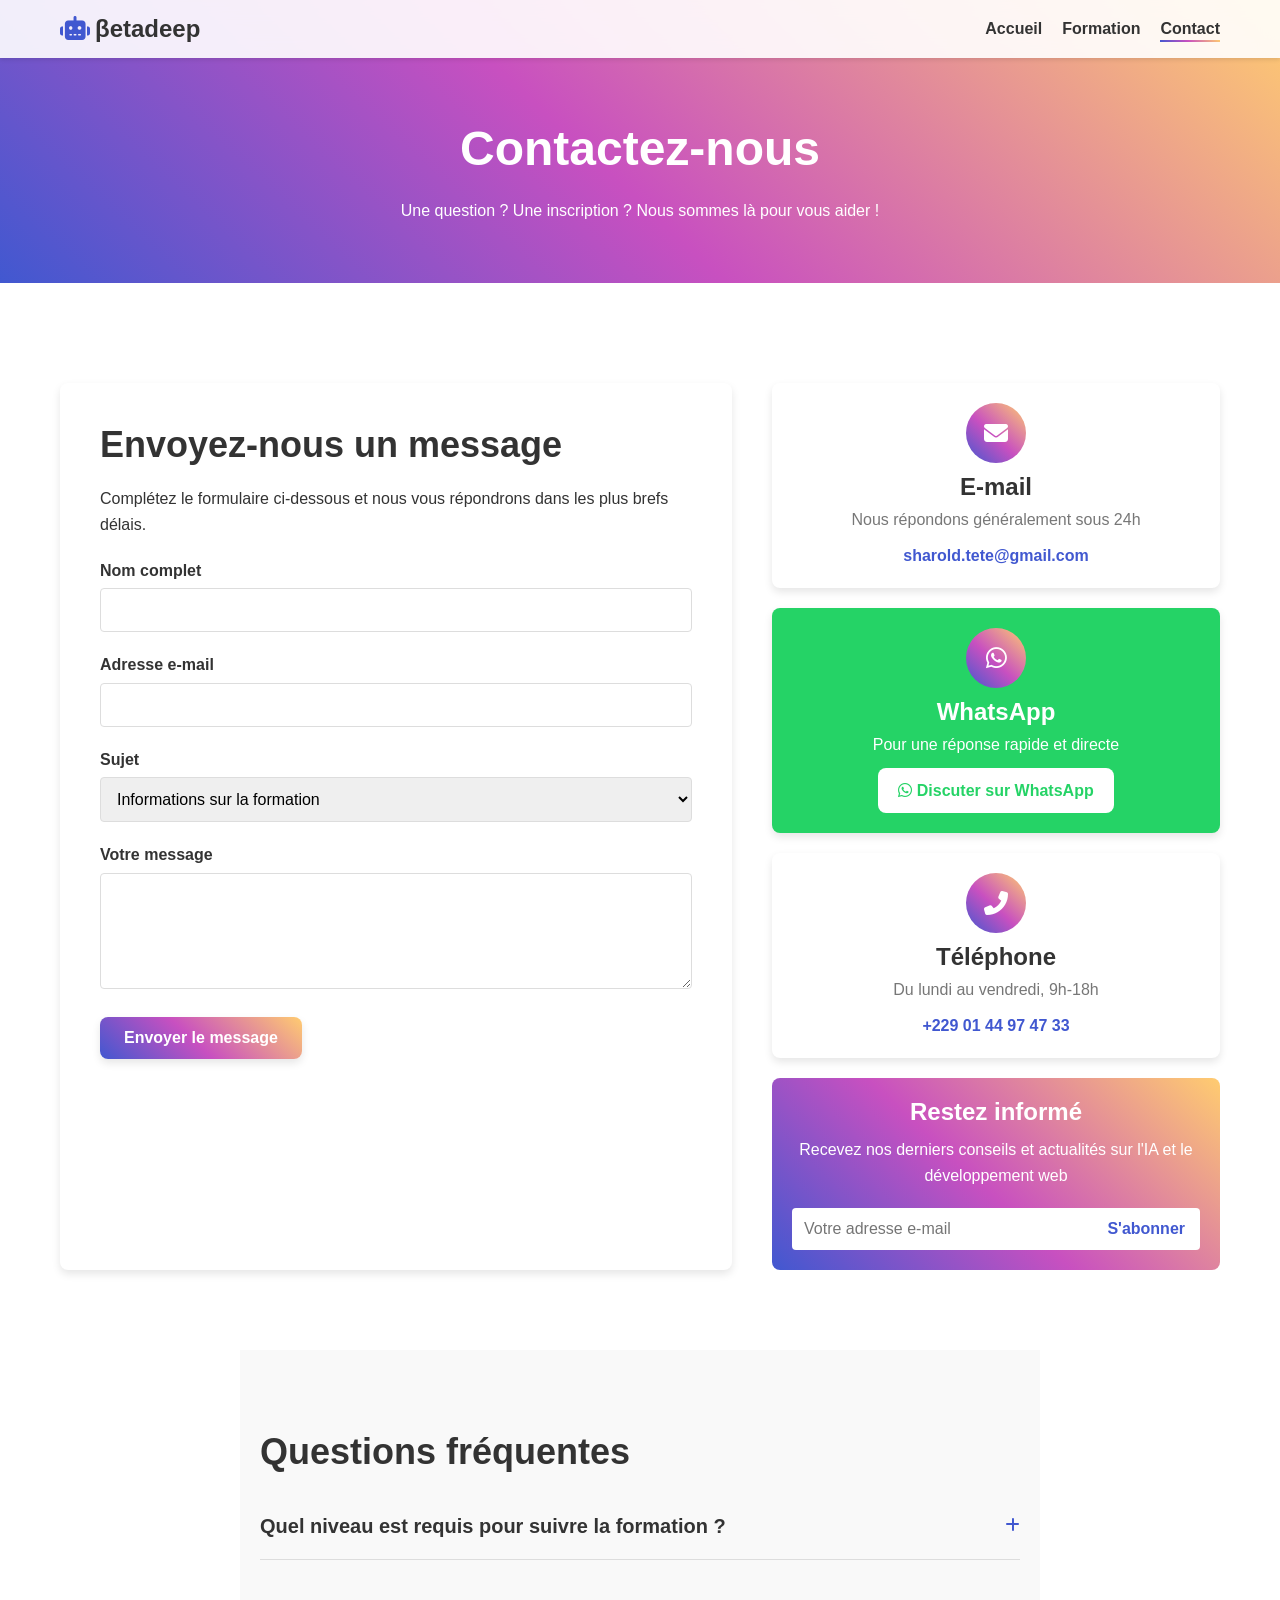
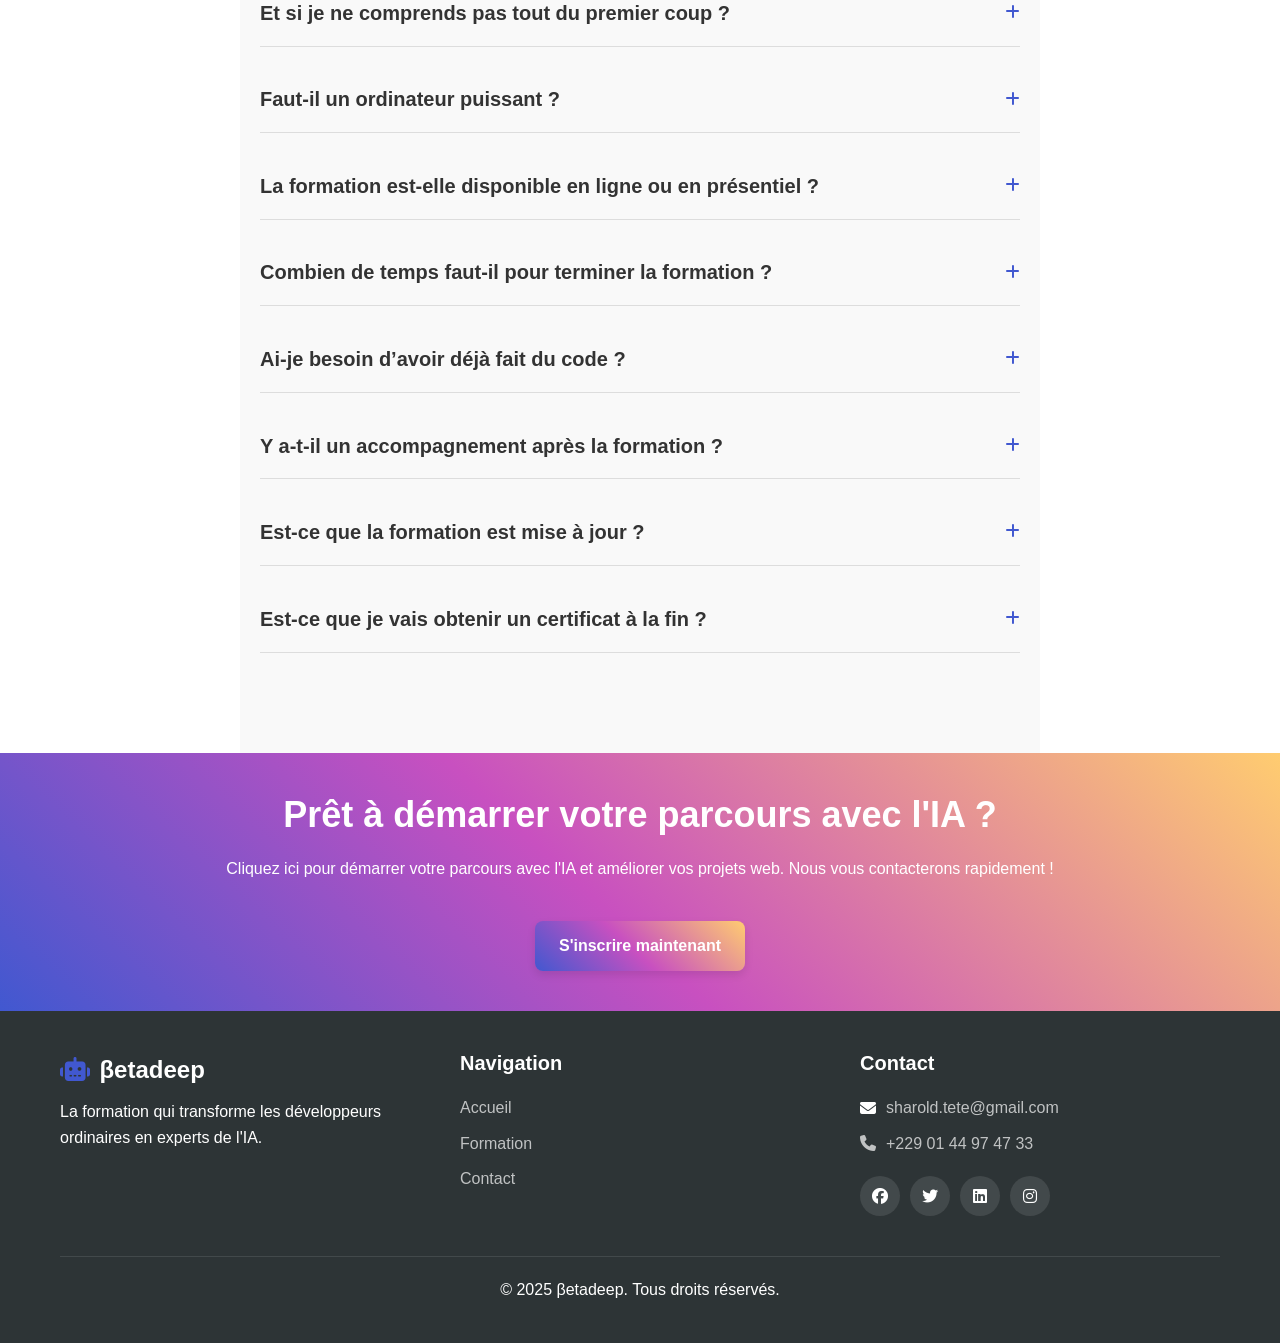
==== contact.html @ 96880b49 "Add files via upload" ====
<!DOCTYPE html>
<html lang="fr">
<head>
    <meta charset="UTF-8">
    <meta name="viewport" content="width=device-width, initial-scale=1.0">
    <title>Contact - βetadeep</title>
    <link rel="stylesheet" href="style.css">
    <link rel="stylesheet" href="https://cdnjs.cloudflare.com/ajax/libs/font-awesome/6.4.0/css/all.min.css">
</head>
<body>
    <header>
        <div class="container">
            <div class="logo">
                <span class="ai-icon"><i class="fas fa-robot"></i></span>
                <span>βetadeep</span>
            </div>
            <nav>
                <ul>
                    <li><a href="index.html">Accueil</a></li>
                    <li><a href="formation.html">Formation</a></li>
                    <li><a href="contact.html" class="active">Contact</a></li>
                </ul>
                <div class="menu-toggle">
                    <i class="fas fa-bars"></i>
                </div>
            </nav>
        </div>
    </header>

    <section class="page-header">
        <div class="container">
            <h1>Contactez-nous</h1>
            <p>Une question ? Une inscription ? Nous sommes là pour vous aider !</p>
        </div>
    </section>

    <section class="contact-options">
        <div class="container">
            <div class="contact-grid">
                <div class="contact-form-container">
                    <h2>Envoyez-nous un message</h2>
                    <p>Complétez le formulaire ci-dessous et nous vous répondrons dans les plus brefs délais.</p>
                    
                    <form id="contactForm" class="contact-form">
                        <div class="form-group">
                            <label for="name">Nom complet</label>
                            <input type="text" id="name" name="name" required>
                        </div>
                        
                        <div class="form-group">
                            <label for="email">Adresse e-mail</label>
                            <input type="email" id="email" name="email" required>
                        </div>
                        
                        <div class="form-group">
                            <label for="subject">Sujet</label>
                            <select id="subject" name="subject">
                                <option value="info">Informations sur la formation</option>
                                <option value="inscription">Inscription à la formation</option>
                                <option value="custom">Demande de formation sur mesure</option>
                                <option value="other">Autre demande</option>
                            </select>
                        </div>
                        
                        <div class="form-group">
                            <label for="message">Votre message</label>
                            <textarea id="message" name="message" rows="5" required></textarea>
                        </div>
                        
                        <button type="submit" class="btn primary-btn">Envoyer le message</button>
                    </form>
                    
                    <div id="formSuccess" class="form-success hidden">
                        <i class="fas fa-check-circle"></i>
                        <h3>Message envoyé avec succès !</h3>
                        <p>Nous vous répondrons dans les plus brefs délais. Merci de votre intérêt pour notre formation.</p>
                    </div>
                </div>
                
                <div class="contact-info">
                    <div class="contact-card email-contact">
                        <div class="contact-icon">
                            <i class="fas fa-envelope"></i>
                        </div>
                        <h3>E-mail</h3>
                        <p>Nous répondons généralement sous 24h</p>
                        <a href="mailto:sharold.tete@gmail.com">sharold.tete@gmail.com</a>
                    </div>
                    
                    <div id="whatsapp" class="contact-card whatsapp-contact">
                        <div class="contact-icon">
                            <i class="fab fa-whatsapp"></i>
                        </div>
                        <h3>WhatsApp</h3>
                        <p>Pour une réponse rapide et directe</p>
                        <a href="https://wa.me/2290144974733" class="whatsapp-button">
                            <i class="fab fa-whatsapp"></i> Discuter sur WhatsApp
                        </a>
                    </div>
                    
                    <div class="contact-card phone-contact">
                        <div class="contact-icon">
                            <i class="fas fa-phone-alt"></i>
                        </div>
                        <h3>Téléphone</h3>
                        <p>Du lundi au vendredi, 9h-18h</p>
                        <a href="tel:+2290144974733">+229 01 44 97 47 33</a>
                    </div>
                    
                    <div class="newsletter-signup">
                        <h3>Restez informé</h3>
                        <p>Recevez nos derniers conseils et actualités sur l'IA et le développement web</p>
                        <form id="newsletterForm" class="newsletter-form">
                            <input type="email" placeholder="Votre adresse e-mail" required>
                            <button type="submit" class="btn secondary-btn">S'abonner</button>
                        </form>
                    </div>
                </div>
                
            </div>
        </div>
    </section>

    <section class="faq">
        <div class="container">
            <h2>Questions fréquentes</h2>
            <div class="faq-list">
    
                <div class="faq-item">
                    <div class="faq-question">
                        <h3>Quel niveau est requis pour suivre la formation ?</h3>
                        <span class="faq-toggle"><i class="fas fa-plus"></i></span>
                    </div>
                    <div class="faq-answer">
                        <p>La formation est ouverte à tous. Même si vous êtes débutant complet, pas d’inquiétude ! Tout est expliqué de manière simple, avec des exemples concrets et des vidéos pas à pas.</p>
                    </div>
                </div>
    
                <div class="faq-item">
                    <div class="faq-question">
                        <h3>Et si je ne comprends pas tout du premier coup ?</h3>
                        <span class="faq-toggle"><i class="fas fa-plus"></i></span>
                    </div>
                    <div class="faq-answer">
                        <p>C’est tout à fait normal ! Vous pouvez revoir les vidéos autant de fois que vous voulez. Vous aurez aussi accès à notre groupe d’entraide où vous pouvez poser vos questions et recevoir du soutien.</p>
                    </div>
                </div>
    
                <div class="faq-item">
                    <div class="faq-question">
                        <h3>Faut-il un ordinateur puissant ?</h3>
                        <span class="faq-toggle"><i class="fas fa-plus"></i></span>
                    </div>
                    <div class="faq-answer">
                        <p>Non, un ordinateur standard suffit pour suivre la formation. Vous avez juste besoin d’une connexion Internet pour accéder aux vidéos et aux ressources.</p>
                    </div>
                </div>
    
                <div class="faq-item">
                    <div class="faq-question">
                        <h3>La formation est-elle disponible en ligne ou en présentiel ?</h3>
                        <span class="faq-toggle"><i class="fas fa-plus"></i></span>
                    </div>
                    <div class="faq-answer">
                        <p>La formation est disponible 100% en ligne. Vous pouvez apprendre depuis chez vous, à votre rythme. Nous proposons aussi parfois des sessions en présentiel, selon la demande.</p>
                    </div>
                </div>
    
                <div class="faq-item">
                    <div class="faq-question">
                        <h3>Combien de temps faut-il pour terminer la formation ?</h3>
                        <span class="faq-toggle"><i class="fas fa-plus"></i></span>
                    </div>
                    <div class="faq-answer">
                        <p>La formation contient environ 24 heures de contenu. Mais vous pouvez la suivre à votre propre rythme, que ce soit en quelques jours ou quelques semaines.</p>
                    </div>
                </div>
    
                <div class="faq-item">
                    <div class="faq-question">
                        <h3>Ai-je besoin d’avoir déjà fait du code ?</h3>
                        <span class="faq-toggle"><i class="fas fa-plus"></i></span>
                    </div>
                    <div class="faq-answer">
                        <p>Pas du tout. La formation est progressive. On commence par les bases avant d’aller vers des notions plus avancées. Aucun prérequis en programmation n’est nécessaire.</p>
                    </div>
                </div>
    
                <div class="faq-item">
                    <div class="faq-question">
                        <h3>Y a-t-il un accompagnement après la formation ?</h3>
                        <span class="faq-toggle"><i class="fas fa-plus"></i></span>
                    </div>
                    <div class="faq-answer">
                        <p>Oui ! Vous rejoignez notre communauté privée où vous pouvez poser des questions, partager vos projets, et bénéficier de conseils. Des sessions en direct sont aussi proposées régulièrement.</p>
                    </div>
                </div>
    
                <div class="faq-item">
                    <div class="faq-question">
                        <h3>Est-ce que la formation est mise à jour ?</h3>
                        <span class="faq-toggle"><i class="fas fa-plus"></i></span>
                    </div>
                    <div class="faq-answer">
                        <p>Oui, nous mettons régulièrement à jour la formation pour intégrer les dernières nouveautés et outils. Vous y avez accès à vie, sans frais supplémentaires.</p>
                    </div>
                </div>
    
                <div class="faq-item">
                    <div class="faq-question">
                        <h3>Est-ce que je vais obtenir un certificat à la fin ?</h3>
                        <span class="faq-toggle"><i class="fas fa-plus"></i></span>
                    </div>
                    <div class="faq-answer">
                        <p>Oui, un certificat de réussite vous est délivré à la fin de la formation. Il peut être ajouté à votre CV ou à votre profil LinkedIn.</p>
                    </div>
                </div>
    
            </div>
        </div>
    </section>
    

    <section class="cta-banner">
        <div class="container">
            <h2>Prêt à démarrer votre parcours avec l'IA ?</h2>
            <p>Cliquez ici pour démarrer votre parcours avec l'IA et améliorer vos projets web. Nous vous contacterons rapidement !</p>
            <a href="#" class="btn primary-btn pulse-btn">S'inscrire maintenant</a>
        </div>
    </section>

    <footer>
        <div class="container">
            <div class="footer-content">
                <div class="footer-logo">
                    <span class="ai-icon"><i class="fas fa-robot"></i></span>
                    <span>βetadeep</span>
                    <p>La formation qui transforme les développeurs ordinaires en experts de l'IA.</p>
                </div>
                <div class="footer-links">
                    <h4>Navigation</h4>
                    <ul>
                        <li><a href="index.html">Accueil</a></li>
                        <li><a href="formation.html">Formation</a></li>
                        <li><a href="contact.html">Contact</a></li>
                    </ul>
                </div>
                <div class="footer-contact">
                    <h4>Contact</h4>
                    <p><i class="fas fa-envelope"></i> 
                        <a href="mailto:sharold.tete@gmail.com">sharold.tete@gmail.com</a>
                    </p>
                    <a href="tel:+2290144974733">
                        <p><i class="fas fa-phone"></i> +229 01 44 97 47 33</p>
                    </a>
                    <div class="social-icons">
                        <a href="#"><i class="fab fa-facebook"></i></a>
                        <a href="#"><i class="fab fa-twitter"></i></a>
                        <a href="#"><i class="fab fa-linkedin"></i></a>
                        <a href="#"><i class="fab fa-instagram"></i></a>
                    </div>
                </div>
            </div>
            <div class="footer-bottom">
                <p>&copy; 2025 βetadeep. Tous droits réservés.</p>
            </div>
        </div>
    </footer>

    <script src="script.js"></script>
</body>
</html>
---- style.css ----
/* Variables globales */
:root {
    /* Couleurs */
    --primary-color: #4158D0;
    --primary-light: #C850C0;
    --primary-gradient: linear-gradient(43deg, #4158D0 0%, #C850C0 46%, #FFCC70 100%);
    --secondary-color: #27ae60;
    --text-color: #333333;
    --text-light: #777777;
    --bg-color: #ffffff;
    --bg-light: #f9f9f9;
    --bg-dark: #2d3436;
    
    /* Espacement */
    --spacing-xs: 0.5rem;
    --spacing-sm: 1rem;
    --spacing-md: 2rem;
    --spacing-lg: 4rem;
    --spacing-xl: 8rem;
    
    /* Bordures */
    --border-radius-sm: 4px;
    --border-radius-md: 8px;
    --border-radius-lg: 16px;
    
    /* Ombres */
    --shadow-sm: 0 2px 4px rgba(0, 0, 0, 0.1);
    --shadow-md: 0 4px 8px rgba(0, 0, 0, 0.1);
    --shadow-lg: 0 8px 16px rgba(0, 0, 0, 0.1);
    
    /* Transitions */
    --transition-fast: 0.3s ease;
    --transition-normal: 0.5s ease;
    --transition-slow: 0.8s ease;
}

/* Reset et styles de base */
* {
    margin: 0;
    padding: 0;
    box-sizing: border-box;
}

html {
    font-size: 62.5%; /* 1rem = 10px */
    scroll-behavior: smooth;
}

body {
    font-family: 'Segoe UI', Tahoma, Geneva, Verdana, sans-serif;
    font-size: 1.6rem;
    line-height: 1.6;
    color: var(--text-color);
    background-color: var(--bg-color);
    overflow-x: hidden;
}

/* Container */
.container {
    width: 100%;
    max-width: 1200px;
    margin: 0 auto;
    padding: 0 var(--spacing-md);
}

/* Typographie */
h1, h2, h3, h4, h5, h6 {
    font-weight: 700;
    line-height: 1.2;
    margin-bottom: var(--spacing-sm);
    color: var(--text-color);
}

h1 {
    font-size: 4.8rem;
    margin-bottom: var(--spacing-md);
}

h2 {
    font-size: 3.6rem;
    margin-bottom: var(--spacing-md);
}

h3 {
    font-size: 2.4rem;
}

h4 {
    font-size: 2rem;
}

p {
    margin-bottom: var(--spacing-md);
}

a {
    color: var(--primary-color);
    text-decoration: none;
    transition: color var(--transition-fast);
}

a:hover {
    color: var(--primary-light);
}

/* Boutons */
.btn {
    display: inline-block;
    padding: 1.2rem 2.4rem;
    border-radius: var(--border-radius-md);
    font-weight: 600;
    text-align: center;
    cursor: pointer;
    transition: all var(--transition-fast);
    text-decoration: none;
    border: none;
    font-size: 1.6rem;
}

.primary-btn {
    background: var(--primary-gradient);
    color: white;
    box-shadow: var(--shadow-md);
}

.primary-btn:hover {
    box-shadow: var(--shadow-lg);
    transform: translateY(-3px);
    color: white;
}

.secondary-btn {
    background-color: transparent;
    border: 2px solid var(--primary-color);
    color: var(--primary-color);
}

.secondary-btn:hover {
    background-color: var(--primary-color);
    color: white;
}

.whatsapp-btn {
    background-color: #25D366;
    color: white;
}

.whatsapp-btn:hover {
    background-color: #128C7E;
    color: white;
}

.cta-buttons {
    display: flex;
    gap: var(--spacing-md);
    flex-wrap: wrap;
    margin-top: var(--spacing-md);
}

/* Header */
header {
    position: fixed;
    top: 0;
    left: 0;
    width: 100%;
    z-index: 1000;
    background-color: rgba(255, 255, 255, 0.9);
    backdrop-filter: blur(10px);
    box-shadow: var(--shadow-sm);
    transition: all var(--transition-normal);
}

header .container {
    display: flex;
    justify-content: space-between;
    align-items: center;
    padding: var(--spacing-sm) var(--spacing-md);
}

.logo {
    display: flex;
    align-items: center;
    font-size: 2.4rem;
    font-weight: 700;
    color: var(--text-color);
}

.ai-icon {
    margin-right: var(--spacing-xs);
    color: var(--primary-color);
}

nav ul {
    display: flex;
    list-style: none;
}

nav ul li {
    margin-left: var(--spacing-md);
}

nav ul li a {
    color: var(--text-color);
    font-weight: 600;
    position: relative;
    padding: var(--spacing-xs) 0;
}

nav ul li a:after {
    content: '';
    position: absolute;
    bottom: 0;
    left: 0;
    width: 0;
    height: 2px;
    background: var(--primary-gradient);
    transition: width var(--transition-fast);
}

nav ul li a:hover:after,
nav ul li a.active:after {
    width: 100%;
}

.menu-toggle {
    display: none;
    font-size: 2.4rem;
    cursor: pointer;
}

/* Hero Section */
.hero {
    position: relative;
    padding: calc(var(--spacing-xl) * 1.5) 0 var(--spacing-xl);
    overflow: hidden;
    background-color: var(--bg-light);
}

.hero-content {
    max-width: 600px;
    position: relative;
    z-index: 1;
}

.hero h1 {
    margin-bottom: var(--spacing-sm);
}

.subtitle {
    font-size: 2rem;
    color: var(--text-light);
    margin-bottom: var(--spacing-md);
}

.hero-animation {
    position: absolute;
    bottom: 0;
    left: 0;
    width: 100%;
    height: 300px;
    z-index: 0;
}

.wave {
    animation: wave 10s linear infinite;
}

@keyframes wave {
    0% {
        transform: translateX(0);
    }
    50% {
        transform: translateX(-5%);
    }
    100% {
        transform: translateX(0);
    }
}

/* Sections générales */
section {
    padding: var(--spacing-xl) 0;
}

section:nth-child(even) {
    background-color: var(--bg-light);
}

.section-intro {
    text-align: center;
    max-width: 800px;
    margin: 0 auto var(--spacing-lg);
}

/* Benefits Section */
.benefits-grid {
    display: grid;
    grid-template-columns: repeat(auto-fit, minmax(300px, 1fr));
    gap: var(--spacing-md);
}

.benefit-card {
    background-color: white;
    padding: var(--spacing-md);
    border-radius: var(--border-radius-md);
    box-shadow: var(--shadow-md);
    transition: transform var(--transition-fast);
    text-align: center;
}

.benefit-card:hover {
    transform: translateY(-5px);
    box-shadow: var(--shadow-lg);
}

.benefit-card i {
    font-size: 4.8rem;
    margin-bottom: var(--spacing-sm);
    background: var(--primary-gradient);
    -webkit-background-clip: text;
    -webkit-text-fill-color: transparent;
}

/* Quote Section */
.quote {
    background: var(--primary-gradient);
    color: white;
    text-align: center;
    padding: var(--spacing-lg) 0;
}

.quote blockquote {
    font-size: 3.2rem;
    font-weight: 700;
    line-height: 1.4;
    max-width: 800px;
    margin: 0 auto;
}

/* Why Join Section */
.why-join .container {
    display: grid;
    grid-template-columns: 1fr 1fr;
    gap: var(--spacing-lg);
    align-items: center;
}

.why-join-content h2 {
    margin-bottom: var(--spacing-md);
}

.why-join-content ul {
    list-style: none;
    margin-bottom: var(--spacing-md);
}

.why-join-content ul li {
    margin-bottom: var(--spacing-sm);
    display: flex;
    align-items: center;
}

.why-join-content ul li i {
    margin-right: var(--spacing-sm);
    color: var(--secondary-color);
}

.code-block {
    background-color: var(--bg-dark);
    border-radius: var(--border-radius-md);
    padding: var(--spacing-md);
    color: white;
    font-family: monospace;
    box-shadow: var(--shadow-lg);
    position: relative;
    overflow: hidden;
}

.code-block:before {
    content: '';
    position: absolute;
    top: -50%;
    left: -50%;
    width: 200%;
    height: 200%;
    background: linear-gradient(
        to bottom right,
        rgba(255, 255, 255, 0.1) 0%,
        rgba(255, 255, 255, 0.05) 25%,
        transparent 50%
    );
    transform: rotate(30deg);
    pointer-events: none;
}

.code-block pre {
    overflow-x: auto;
}

.code-block code {
    display: block;
    line-height: 1.6;
    white-space: pre-wrap;
}

/* CTA Banner */
.cta-banner {
    background: var(--primary-gradient);
    color: white;
    text-align: center;
    padding: var(--spacing-lg) 0;
}

.cta-banner h2,
.cta-banner p {
    color: white;
}

.cta-banner .btn {
    margin-top: var(--spacing-md);
}

.pulse-btn {
    animation: pulse 2s infinite;
}

@keyframes pulse {
    0% {
        box-shadow: 0 0 0 0 rgba(255, 255, 255, 0.7);
    }
    70% {
        box-shadow: 0 0 0 15px rgba(255, 255, 255, 0);
    }
    100% {
        box-shadow: 0 0 0 0 rgba(255, 255, 255, 0);
    }
}

/* Footer */
footer {
    background-color: var(--bg-dark);
    color: white;
    padding: var(--spacing-lg) 0 var(--spacing-md);
}

.footer-content {
    display: grid;
    grid-template-columns: repeat(auto-fit, minmax(250px, 1fr));
    gap: var(--spacing-lg);
    margin-bottom: var(--spacing-lg);
}

.footer-logo span {
    font-size: 2.4rem;
    font-weight: 700;
    margin-bottom: var(--spacing-sm);
    display: inline-block;
}

.footer-links h4,
.footer-contact h4 {
    color: white;
    margin-bottom: var(--spacing-md);
}

.footer-links ul {
    list-style: none;
}

.footer-links ul li {
    margin-bottom: var(--spacing-sm);
}

.footer-links ul li a,
.footer-contact a {
    color: rgba(255, 255, 255, 0.7);
    transition: color var(--transition-fast);
}

.footer-links ul li a:hover,
.footer-contact a:hover {
    color: white;
}

.footer-contact p {
    margin-bottom: var(--spacing-sm);
    display: flex;
    align-items: center;
}

.footer-contact p i {
    margin-right: var(--spacing-sm);
}

.social-icons {
    display: flex;
    gap: var(--spacing-sm);
    margin-top: var(--spacing-md);
}

.social-icons a {
    display: flex;
    align-items: center;
    justify-content: center;
    width: 40px;
    height: 40px;
    border-radius: 50%;
    background-color: rgba(255, 255, 255, 0.1);
    color: white;
    transition: all var(--transition-fast);
}

.social-icons a:hover {
    background-color: var(--primary-color);
    transform: translateY(-3px);
}

.footer-bottom {
    text-align: center;
    padding-top: var(--spacing-md);
    border-top: 1px solid rgba(255, 255, 255, 0.1);
}

/* Page Header */
.page-header {
    background: var(--primary-gradient);
    color: white;
    text-align: center;
    padding: calc(var(--spacing-xl) * 1.5) 0 var(--spacing-lg);
    margin-bottom: var(--spacing-md);
}

.page-header h1,
.page-header p {
    color: white;
}

/* Formation Page Styles */
.formation-overview .container {
    display: grid;
    grid-template-columns: 1fr 1fr;
    gap: var(--spacing-lg);
    align-items: center;
}

.overview-stats {
    display: flex;
    justify-content: space-between;
    margin-top: var(--spacing-lg);
}

.stat {
    text-align: center;
}

.stat-number {
    font-size: 4.8rem;
    font-weight: 700;
    background: var(--primary-gradient);
    -webkit-background-clip: text;
    -webkit-text-fill-color: transparent;
    line-height: 1;
}

.stat-text {
    font-size: 1.6rem;
    color: var(--text-light);
}

.code-window {
    background-color: var(--bg-dark);
    border-radius: var(--border-radius-md);
    overflow: hidden;
    box-shadow: var(--shadow-lg);
}

.code-header {
    background-color: #2c3e50;
    padding: var(--spacing-sm);
    display: flex;
    align-items: center;
}

.dot {
    width: 12px;
    height: 12px;
    border-radius: 50%;
    margin-right: 6px;
}

.red { background-color: #e74c3c; }
.yellow { background-color: #f1c40f; }
.green { background-color: #2ecc71; }

.code-title {
    margin-left: var(--spacing-sm);
    color: rgba(255, 255, 255, 0.7);
    font-family: monospace;
}

.code-content {
    padding: var(--spacing-md);
}

.code-content pre {
    margin: 0;
}

.code-content code {
    color: white;
    font-family: monospace;
    line-height: 1.6;
}

/* Modules Section */
.modules-grid {
    display: grid;
    grid-template-columns: repeat(auto-fit, minmax(300px, 1fr));
    gap: var(--spacing-md);
}

.module-card {
    background-color: white;
    border-radius: var(--border-radius-md);
    padding: var(--spacing-md);
    box-shadow: var(--shadow-md);
    position: relative;
    transition: transform var(--transition-fast);
    overflow: hidden;
}

.module-card:hover {
    transform: translateY(-5px);
    box-shadow: var(--shadow-lg);
}

.module-number {
    position: absolute;
    top: -15px;
    right: -15px;
    font-size: 8rem;
    font-weight: 900;
    color: rgba(0, 0, 0, 0.05);
    z-index: 0;
}

.module-card h3 {
    position: relative;
    z-index: 1;
}

.module-card p {
    position: relative;
    z-index: 1;
    margin-bottom: 0;
}

.see-more {
    text-align: center;
    margin-top: var(--spacing-md);
}

/* Prompts Tabs */
.prompts-tabs {
    margin-top: var(--spacing-lg);
}

.tabs-header {
    display: flex;
    border-bottom: 1px solid #ddd;
    margin-bottom: var(--spacing-md);
    overflow-x: auto;
    scrollbar-width: none;
}

.tabs-header::-webkit-scrollbar {
    display: none;
}

.tab-btn {
    padding: var(--spacing-sm) var(--spacing-md);
    background: none;
    border: none;
    font-size: 1.6rem;
    font-weight: 600;
    color: var(--text-light);
    cursor: pointer;
    position: relative;
    white-space: nowrap;
}

.tab-btn:after {
    content: '';
    position: absolute;
    bottom: -1px;
    left: 0;
    width: 0;
    height: 3px;
    background: var(--primary-gradient);
    transition: width var(--transition-fast);
}

.tab-btn.active {
    color: var(--primary-color);
}

.tab-btn.active:after {
    width: 100%;
}

.tab-pane {
    display: none;
}

.tab-pane.active {
    display: block;
}

.prompts-list {
    display: grid;
    grid-template-columns: repeat(auto-fit, minmax(300px, 1fr));
    gap: var(--spacing-md);
}

.prompt-item {
    background-color: white;
    border-radius: var(--border-radius-md);
    padding: var(--spacing-md);
    box-shadow: var(--shadow-md);
    transition: transform var(--transition-fast);
    display: flex;
    align-items: flex-start;
}

.prompt-item:hover {
    transform: translateY(-3px);
    box-shadow: var(--shadow-lg);
}

.prompt-number {
    font-size: 2.4rem;
    font-weight: 700;
    margin-right: var(--spacing-sm);
    color: var(--primary-color);
}

.prompt-item p {
    margin-bottom: 0;
}

.prompts-cta {
    text-align: center;
    margin-top: var(--spacing-lg);
}

/* Testimonials */
.testimonials {
    text-align: center;
}

.testimonials-slider {
    position: relative;
    max-width: 800px;
    margin: 0 auto;
    overflow: hidden;
}

.testimonial-card {
    position: absolute;
    top: 0;
    left: 0;
    width: 100%;
    opacity: 0;
    visibility: hidden;
    transition: all var(--transition-normal);
    padding: var(--spacing-md);
}

.testimonial-card.active {
    opacity: 1;
    visibility: visible;
    position: relative;
}

.testimonial-content {
    background-color: white;
    border-radius: var(--border-radius-lg);
    padding: var(--spacing-lg);
    box-shadow: var(--shadow-lg);
}

.testimonial-quote {
    position: relative;
    margin-bottom: var(--spacing-md);
}

.testimonial-quote i {
    color: var(--primary-light);
    opacity: 0.3;
    font-size: 2.4rem;
}

.testimonial-quote i.fa-quote-left {
    position: absolute;
    left: -20px;
    top: -10px;
}

.testimonial-quote i.fa-quote-right {
    position: absolute;
    right: -20px;
    bottom: -10px;
}

.testimonial-author {
    display: flex;
    align-items: center;
    justify-content: center;
    margin-top: var(--spacing-md);
}

.author-avatar {
    width: 60px;
    height: 60px;
    margin-right: var(--spacing-sm);
    border-radius: 50%;
    overflow: hidden;
}

.author-avatar svg {
    width: 100%;
    height: 100%;
}

.author-info h4 {
    margin-bottom: 0;
}

.author-info p {
    margin-bottom: 0;
    color: var(--text-light);
}

.testimonial-dots {
    display: flex;
    justify-content: center;
    margin-top: var(--spacing-md);
}

.dot {
    width: 12px;
    height: 12px;
    border-radius: 50%;
    background-color: var(--text-light);
    margin: 0 4px;
    cursor: pointer;
    transition: all var(--transition-fast);
}

.dot.active {
    background-color: var(--primary-color);
    transform: scale(1.3);
}

/* Contact Page Styles */
.contact-grid {
    display: grid;
    grid-template-columns: 3fr 2fr;
    gap: var(--spacing-lg);
}

.contact-form-container {
    background-color: white;
    border-radius: var(--border-radius-md);
    padding: var(--spacing-lg);
    box-shadow: var(--shadow-md);
}

.contact-form {
    margin-top: var(--spacing-md);
}

.form-group {
    margin-bottom: var(--spacing-md);
}

.form-group label {
    display: block;
    margin-bottom: var(--spacing-xs);
    font-weight: 600;
}

.form-group input,
.form-group select,
.form-group textarea {
    width: 100%;
    padding: 1.2rem;
    border: 1px solid #ddd;
    border-radius: var(--border-radius-sm);
    font-size: 1.6rem;
    transition: border-color var(--transition-fast);
}

.form-group input:focus,
.form-group select:focus,
.form-group textarea:focus {
    border-color: var(--primary-color);
    outline: none;
}

.form-success {
    text-align: center;
    padding: var(--spacing-lg);
}

.form-success i {
    font-size: 5rem;
    color: var(--secondary-color);
    margin-bottom: var(--spacing-md);
}

.hidden {
    display: none;
}

.contact-info {
    display: grid;
    grid-template-columns: 1fr;
    gap: var(--spacing-md);
}

.contact-card {
    background-color: white;
    border-radius: var(--border-radius-md);
    padding: var(--spacing-md);
    box-shadow: var(--shadow-md);
    text-align: center;
}

.contact-icon {
    width: 60px;
    height: 60px;
    background: var(--primary-gradient);
    border-radius: 50%;
    display: flex;
    align-items: center;
    justify-content: center;
    margin: 0 auto var(--spacing-sm);
}

.contact-icon i {
    font-size: 2.4rem;
    color: white;
}

.contact-card h3 {
    margin-bottom: var(--spacing-xs);
}

.contact-card p {
    color: var(--text-light);
    margin-bottom: var(--spacing-sm);
}

.contact-card a {
    font-weight: 600;
    display: inline-block;
}

.whatsapp-contact {
    background-color: #25D366;
    color: white;
}

.whatsapp-contact h3,
.whatsapp-contact p {
    color: white;
}

.whatsapp-button {
    display: inline-block;
    background-color: white;
    color: #25D366;
    padding: var(--spacing-sm) var(--spacing-md);
    border-radius: var(--border-radius-md);
    font-weight: 600;
    transition: all var(--transition-fast);
}

.whatsapp-button:hover {
    background-color: rgba(255, 255, 255, 0.9);
    transform: translateY(-3px);
    box-shadow: var(--shadow-md);
    color: #25D366;
}

.newsletter-signup {
    background: var(--primary-gradient);
    border-radius: var(--border-radius-md);
    padding: var(--spacing-md);
    color: white;
    text-align: center;
}

.newsletter-signup h3,
.newsletter-signup p {
    color: white;
}

.newsletter-form {
    display: flex;
    margin-top: var(--spacing-md);
}

.newsletter-form input {
    flex: 1;
    padding: 1.2rem;
    border: none;
    border-radius: var(--border-radius-sm) 0 0 var(--border-radius-sm);
    font-size: 1.6rem;
}

.newsletter-form button {
    background-color: white;
    color: var(--primary-color);
    border-radius: 0 var(--border-radius-sm) var(--border-radius-sm) 0;
    border: none;
    padding: 0 1.5rem;
    cursor: pointer;
    transition: all var(--transition-fast);
}

.newsletter-form button:hover {
    background-color: var(--bg-dark);
    color: white;
}

/* FAQ Section */
.faq {
    max-width: 800px;
    margin: 0 auto;
}

.faq-item {
    margin-bottom: var(--spacing-md);
    border-bottom: 1px solid #ddd;
}

.faq-question {
    display: flex;
    justify-content: space-between;
    align-items: center;
    padding: var(--spacing-md) 0;
    cursor: pointer;
}

.faq-question h3 {
    margin-bottom: 0;
    font-size: 2rem;
}

.faq-toggle {
    color: var(--primary-color);
    transition: transform var(--transition-fast);
}

.faq-item.active .faq-toggle {
    transform: rotate(45deg);
}

.faq-answer {
    max-height: 0;
    overflow: hidden;
    transition: max-height var(--transition-normal);
}

.faq-item.active .faq-answer {
    max-height: 500px;
    padding-bottom: var(--spacing-md);
}

/* Media Queries */
@media (max-width: 992px) {
    html {
        font-size: 55%;
    }
    
    .hero, .formation-overview, .why-join {
        text-align: center;
    }
    
    .hero .container, .formation-overview .container, .why-join .container {
        grid-template-columns: 1fr;
    }
    
    .overview-stats, .why-join-content ul {
        justify-content: center;
    }
    
    .code-block, .code-window {
        max-width: 500px;
        margin: var(--spacing-md) auto 0;
    }
    
    .contact-grid {
        grid-template-columns: 1fr;
    }
}

@media (max-width: 768px) {
    nav ul {
        display: none;
        position: absolute;
        top: 100%;
        left: 0;
        width: 100%;
        background-color: var(--bg-color);
        box-shadow: var(--shadow-md);
        padding: var(--spacing-md) 0;
    }
    
    nav.active ul {
        display: block;
    }
    
    nav ul li {
        margin: 0;
    }
    
    nav ul li a {
        display: block;
        padding: var(--spacing-sm) var(--spacing-md);
    }
    
    .menu-toggle {
        display: block;
    }
    
    .cta-buttons {
        flex-direction: column;
        align-items: center;
    }
    
    .btn {
        width: 100%;
        max-width: 300px;
        margin-bottom: var(--spacing-sm);
    }
    
    .modules-grid, .prompts-list {
        grid-template-columns: 1fr;
    }
    
    .tabs-header {
        justify-content: flex-start;
    }
}

@media (max-width: 576px) {
    html {
        font-size: 50%;
    }
    
    .logo span:not(.ai-icon) {
        display: none;
    }
    
    .testimonial-content {
        padding: var(--spacing-md);
    }
    
    .author-avatar {
        width: 40px;
        height: 40px;
    }
    
    .newsletter-form {
        flex-direction: column;
    }
    
    .newsletter-form input, .newsletter-form button {
        width: 100%;
        border-radius: var(--border-radius-sm);
        margin-bottom: var(--spacing-sm);
    }
}
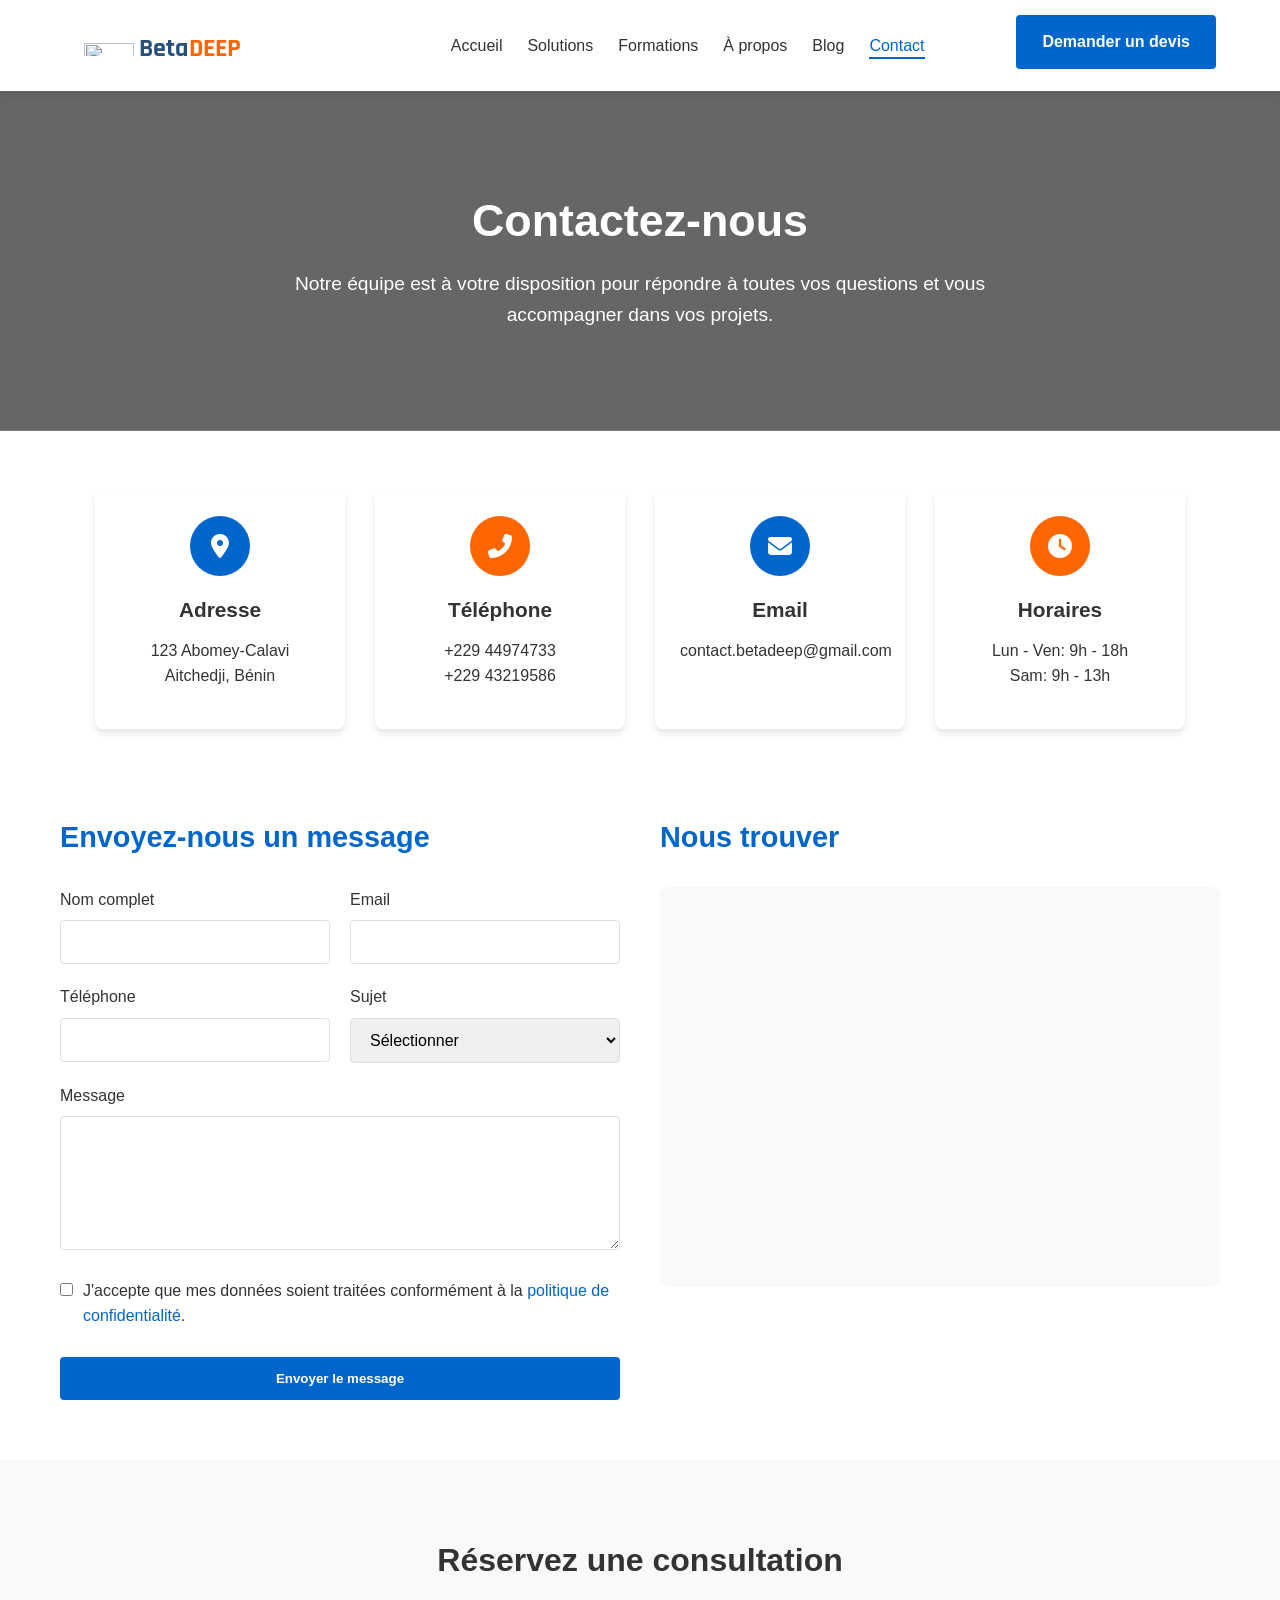
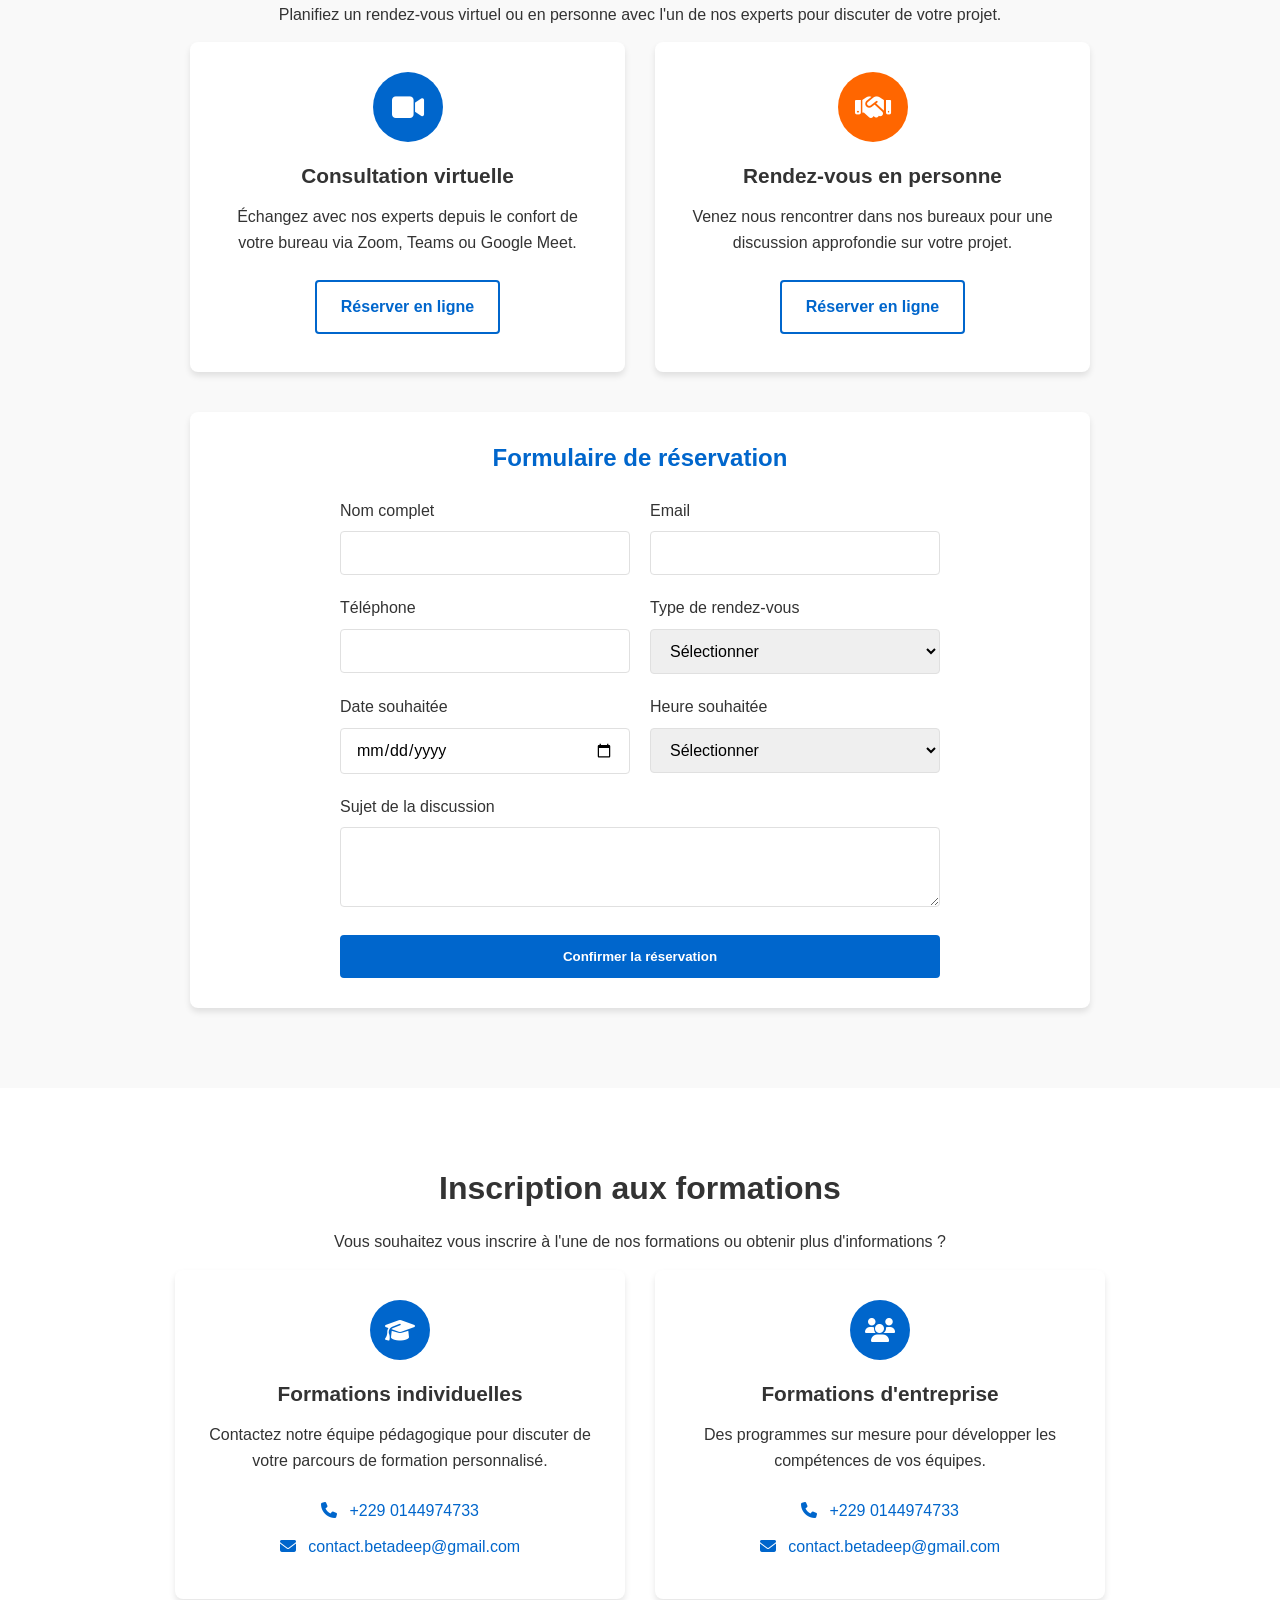
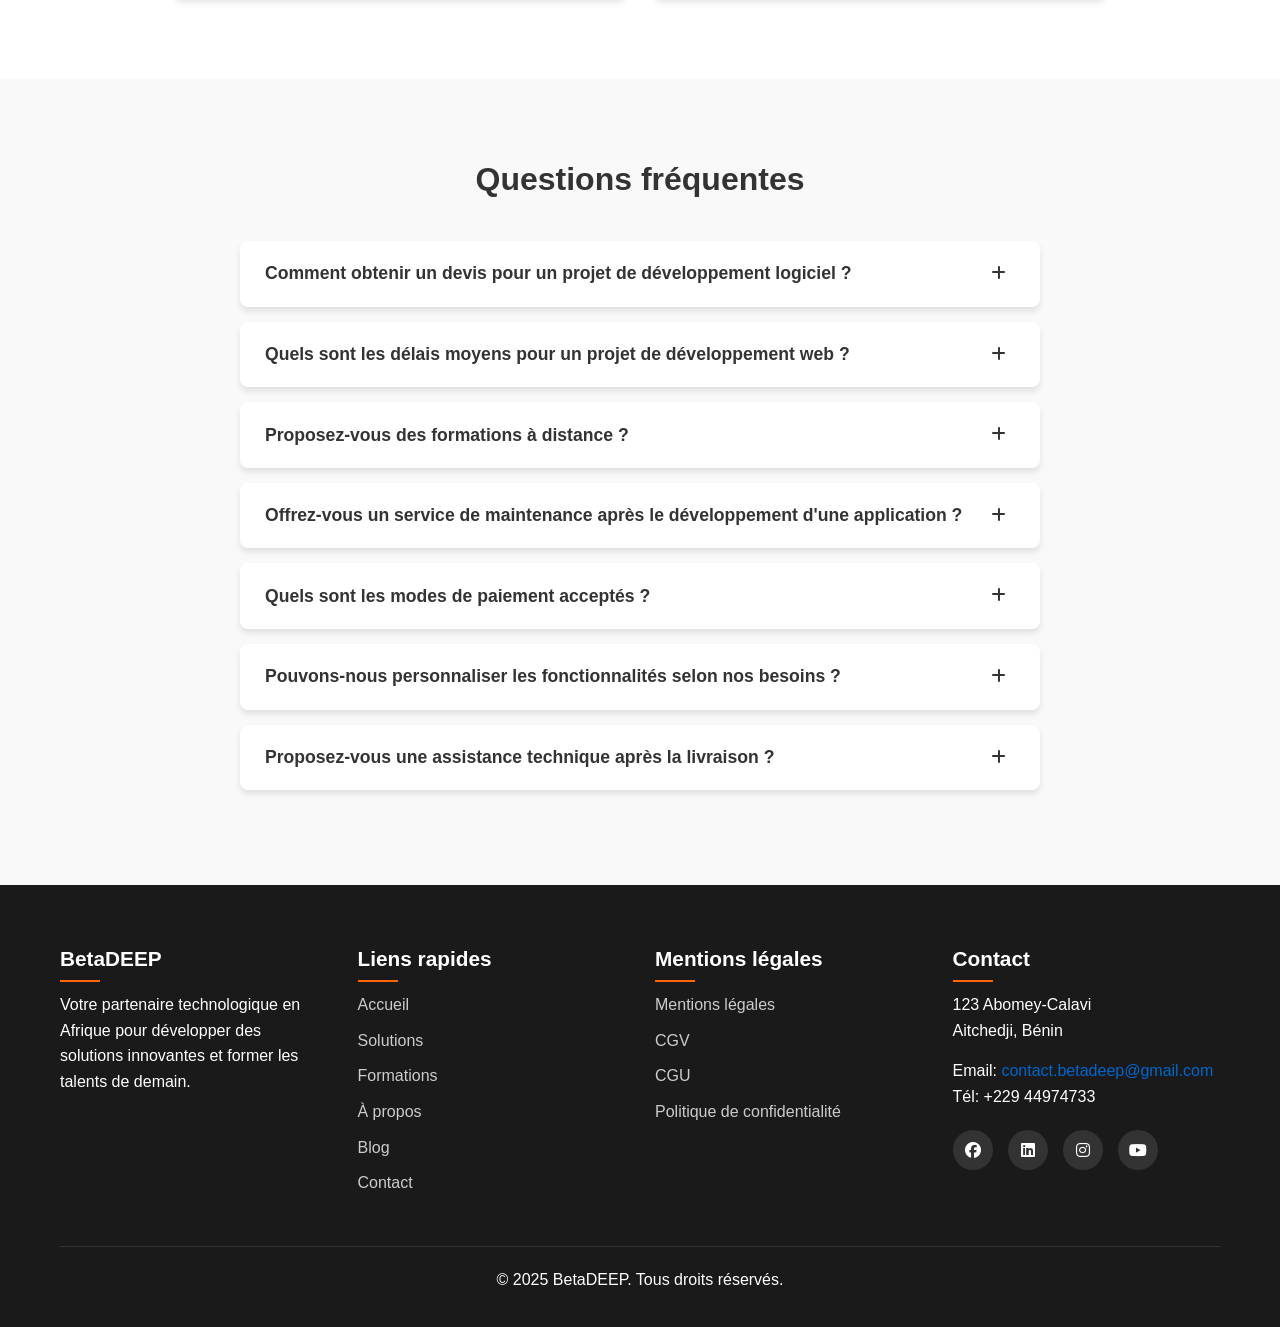
==== commit e0fb3ee1: "Add files via upload" ====
--- a/contact.html
+++ b/contact.html
@@ -3,271 +3,387 @@
 <head>
     <meta charset="UTF-8">
     <meta name="viewport" content="width=device-width, initial-scale=1.0">
-    <title>Contact - βetadeep</title>
-    <link rel="stylesheet" href="style.css">
+    <meta name="theme-color" content="#d35400">
+    <title>Contact - BetaDEEP</title>
+    <link rel="stylesheet" href="styles.css">
     <link rel="stylesheet" href="https://cdnjs.cloudflare.com/ajax/libs/font-awesome/6.4.0/css/all.min.css">
+    <link rel="stylesheet" href="https://cdnjs.cloudflare.com/ajax/libs/aos/2.3.4/aos.css">
 </head>
 <body>
     <header>
-        <div class="container">
-            <div class="logo">
-                <span class="ai-icon"><i class="fas fa-robot"></i></span>
-                <span>βetadeep</span>
-            </div>
-            <nav>
-                <ul>
-                    <li><a href="index.html">Accueil</a></li>
-                    <li><a href="formation.html">Formation</a></li>
-                    <li><a href="contact.html" class="active">Contact</a></li>
-                </ul>
-                <div class="menu-toggle">
-                    <i class="fas fa-bars"></i>
-                </div>
-            </nav>
+        <div class="logo">
+            <a href="index.html">
+                <img src="./BetaDeep_logo.png" style="margin-left: 20px;" width="50" height="20" /> 
+                <svg width="200" height="60" viewBox="0 0 200 60">
+                    <style>
+                        @import url('https://fonts.googleapis.com/css2?family=Rajdhani:wght@700&display=swap');
+                        .techup { font-family: 'Rajdhani', sans-serif; font-weight: 700; font-size: 26px; fill: #27517a; }
+                        .africa { font-family: 'Rajdhani', sans-serif; font-weight: 700; font-size: 26px; fill: #ff6600; }
+                    </style>
+                    <text x="5" y="40" class="techup">Beta</text>
+                    <text x="55" y="40" class="africa">DEEP</text> <!-- Réduction de l'espace -->
+                </svg>
+            </a> 
+        </div>
+        <nav>
+            <ul>
+                <li><a href="index.html" >Accueil</a></li>
+                <li><a href="solutions.html">Solutions</a></li>
+                <li><a href="formations.html">Formations</a></li>
+                <li><a href="about.html">À propos</a></li>
+                
+                <li><a href="blog.html">Blog</a></li>
+                <li><a href="contact.html" class="active">Contact</a></li>
+            </ul>
+        </nav>
+        <div class="cta-button">
+            <a href="contact.html" class="btn-primary">Demander un devis</a>
+        </div>
+        <div class="hamburger">
+            <span></span>
+            <span></span>
+            <span></span>
         </div>
     </header>
 
-    <section class="page-header">
+    <section class="page-banner">
         <div class="container">
             <h1>Contactez-nous</h1>
-            <p>Une question ? Une inscription ? Nous sommes là pour vous aider !</p>
-        </div>
-    </section>
-
-    <section class="contact-options">
-        <div class="container">
-            <div class="contact-grid">
-                <div class="contact-form-container">
+            <p>Notre équipe est à votre disposition pour répondre à toutes vos questions et vous accompagner dans vos projets.</p>
+        </div>
+    </section>
+
+    <section class="contact-info">
+        <div class="container">
+            <div class="contact-cards">
+                <div class="contact-card">
+                    <div class="contact-icon">
+                        <i class="fas fa-map-marker-alt"></i>
+                    </div>
+                    <h3>Adresse</h3>
+                    <p>123 Abomey-Calavi<br>Aitchedji, Bénin</p>
+                </div>
+                <div class="contact-card">
+                    <div class="contact-icon">
+                        <i class="fas fa-phone-alt"></i>
+                    </div>
+                    <h3>Téléphone</h3>
+                    <p>+229 44974733<br>+229 43219586</p>
+                </div>
+                <div class="contact-card">
+                    <div class="contact-icon">
+                        <i class="fas fa-envelope"></i>
+                    </div>
+                    <h3>Email</h3>
+                    <p>contact.betadeep@gmail.com<br></p>
+                </div>
+                <div class="contact-card">
+                    <div class="contact-icon">
+                        <i class="fas fa-clock"></i>
+                    </div>
+                    <h3>Horaires</h3>
+                    <p>Lun - Ven: 9h - 18h<br>Sam: 9h - 13h</p>
+                </div>
+            </div>
+        </div>
+    </section>
+
+    <section class="contact-form-section">
+        <div class="container">
+            <div class="contact-columns">
+                <div class="contact-form-column">
                     <h2>Envoyez-nous un message</h2>
-                    <p>Complétez le formulaire ci-dessous et nous vous répondrons dans les plus brefs délais.</p>
+                    <form id="contact-form">
+                        <div class="form-row">
+                            <div class="form-group">
+                                <label for="name">Nom complet</label>
+                                <input type="text" id="name" name="name" required>
+                            </div>
+                            <div class="form-group">
+                                <label for="email">Email</label>
+                                <input type="email" id="email" name="email" required>
+                            </div>
+                        </div>
+                        <div class="form-row">
+                            <div class="form-group">
+                                <label for="phone">Téléphone</label>
+                                <input type="tel" id="phone" name="phone">
+                            </div>
+                            <div class="form-group">
+                                <label for="subject">Sujet</label>
+                                <select id="subject" name="subject" required>
+                                    <option value="">Sélectionner</option>
+                                    <option value="devis">Demande de devis</option>
+                                    <option value="information">Demande d'information</option>
+                                    <option value="formation">Formation</option>
+                                    <option value="partenariat">Partenariat</option>
+                                    <option value="autre">Autre</option>
+                                </select>
+                            </div>
+                        </div>
+                        <div class="form-group">
+                            <label for="message">Message</label>
+                            <textarea id="message" name="message" rows="6" required></textarea>
+                        </div>
+                        <div class="form-group form-checkbox">
+                            <input type="checkbox" id="privacy" name="privacy" required>
+                            <label for="privacy">J'accepte que mes données soient traitées conformément à la <a href="privacy.html">politique de confidentialité</a>.</label>
+                        </div>
+                        <button type="submit" class="btn-primary">Envoyer le message</button>
+                    </form>
+                </div>
+                
+                <div class="map-column">
+                    <h2>Nous trouver</h2>
+                    <div class="map-container" data-aos="fade-up">
+                        <iframe 
+                            src="https://www.google.com/maps/embed?pb=!1m18!1m12!1m3!1d15862.776430544336!2d2.3911292771739953!3d6.364426716963251!2m3!1f0!2f0!3f0!3m2!1i1024!2i768!4f13.1!3m3!1m2!1s0x1023545b6cb15af5%3A0x56b1faef4a0c7efa!2sGb%C3%A9gamey%2C%20Cotonou%2C%20Benin!5e0!3m2!1sen!2sus!4v1652970892996!5m2!1sen!2sus" 
+                            width="600" 
+                            height="450" 
+                            allowfullscreen="" 
+                            loading="lazy" 
+                            referrerpolicy="no-referrer-when-downgrade">
+                        </iframe>
+                    </div>
                     
-                    <form id="contactForm" class="contact-form">
+                </div>
+            </div>
+        </div>
+    </section>
+
+    <section id="booking" class="booking-section">
+        <div class="container">
+            <h2>Réservez une consultation</h2>
+            <p>Planifiez un rendez-vous virtuel ou en personne avec l'un de nos experts pour discuter de votre projet.</p>
+            <div class="booking-container">
+                <div class="booking-options">
+                    <div class="booking-option">
+                        <div class="option-icon">
+                            <i class="fas fa-video"></i>
+                        </div>
+                        <h3>Consultation virtuelle</h3>
+                        <p>Échangez avec nos experts depuis le confort de votre bureau via Zoom, Teams ou Google Meet.</p>
+                        <a href="#booking-form" class="btn-secondary">Réserver en ligne</a>
+                    </div>
+                    <div class="booking-option">
+                        <div class="option-icon">
+                            <i class="fas fa-handshake"></i>
+                        </div>
+                        <h3>Rendez-vous en personne</h3>
+                        <p>Venez nous rencontrer dans nos bureaux pour une discussion approfondie sur votre projet.</p>
+                        <a href="#booking-form" class="btn-secondary">Réserver en ligne</a>
+                    </div>
+                </div>
+                <div id="booking-form" class="booking-form">
+                    <h3>Formulaire de réservation</h3>
+                    <form>
+                        <div class="form-row">
+                            <div class="form-group">
+                                <label for="booking-name">Nom complet</label>
+                                <input type="text" id="booking-name" name="booking-name" required>
+                            </div>
+                            <div class="form-group">
+                                <label for="booking-email">Email</label>
+                                <input type="email" id="booking-email" name="booking-email" required>
+                            </div>
+                        </div>
+                        <div class="form-row">
+                            <div class="form-group">
+                                <label for="booking-phone">Téléphone</label>
+                                <input type="tel" id="booking-phone" name="booking-phone" required>
+                            </div>
+                            <div class="form-group">
+                                <label for="booking-type">Type de rendez-vous</label>
+                                <select id="booking-type" name="booking-type" required>
+                                    <option value="">Sélectionner</option>
+                                    <option value="virtual">Consultation virtuelle</option>
+                                    <option value="in-person">Rendez-vous en personne</option>
+                                </select>
+                            </div>
+                        </div>
+                        <div class="form-row">
+                            <div class="form-group">
+                                <label for="booking-date">Date souhaitée</label>
+                                <input type="date" id="booking-date" name="booking-date" required>
+                            </div>
+                            <div class="form-group">
+                                <label for="booking-time">Heure souhaitée</label>
+                                <select id="booking-time" name="booking-time" required>
+                                    <option value="">Sélectionner</option>
+                                    <option value="09:00">09:00</option>
+                                    <option value="10:00">10:00</option>
+                                    <option value="11:00">11:00</option>
+                                    <option value="14:00">14:00</option>
+                                    <option value="15:00">15:00</option>
+                                    <option value="16:00">16:00</option>
+                                </select>
+                            </div>
+                        </div>
                         <div class="form-group">
-                            <label for="name">Nom complet</label>
-                            <input type="text" id="name" name="name" required>
-                        </div>
-                        
-                        <div class="form-group">
-                            <label for="email">Adresse e-mail</label>
-                            <input type="email" id="email" name="email" required>
-                        </div>
-                        
-                        <div class="form-group">
-                            <label for="subject">Sujet</label>
-                            <select id="subject" name="subject">
-                                <option value="info">Informations sur la formation</option>
-                                <option value="inscription">Inscription à la formation</option>
-                                <option value="custom">Demande de formation sur mesure</option>
-                                <option value="other">Autre demande</option>
-                            </select>
-                        </div>
-                        
-                        <div class="form-group">
-                            <label for="message">Votre message</label>
-                            <textarea id="message" name="message" rows="5" required></textarea>
-                        </div>
-                        
-                        <button type="submit" class="btn primary-btn">Envoyer le message</button>
+                            <label for="booking-topic">Sujet de la discussion</label>
+                            <textarea id="booking-topic" name="booking-topic" rows="3" required></textarea>
+                        </div>
+                        <button type="submit" class="btn-primary">Confirmer la réservation</button>
                     </form>
-                    
-                    <div id="formSuccess" class="form-success hidden">
-                        <i class="fas fa-check-circle"></i>
-                        <h3>Message envoyé avec succès !</h3>
-                        <p>Nous vous répondrons dans les plus brefs délais. Merci de votre intérêt pour notre formation.</p>
-                    </div>
-                </div>
-                
-                <div class="contact-info">
-                    <div class="contact-card email-contact">
-                        <div class="contact-icon">
-                            <i class="fas fa-envelope"></i>
-                        </div>
-                        <h3>E-mail</h3>
-                        <p>Nous répondons généralement sous 24h</p>
-                        <a href="mailto:sharold.tete@gmail.com">sharold.tete@gmail.com</a>
-                    </div>
-                    
-                    <div id="whatsapp" class="contact-card whatsapp-contact">
-                        <div class="contact-icon">
-                            <i class="fab fa-whatsapp"></i>
-                        </div>
-                        <h3>WhatsApp</h3>
-                        <p>Pour une réponse rapide et directe</p>
-                        <a href="https://wa.me/2290144974733" class="whatsapp-button">
-                            <i class="fab fa-whatsapp"></i> Discuter sur WhatsApp
-                        </a>
-                    </div>
-                    
-                    <div class="contact-card phone-contact">
-                        <div class="contact-icon">
-                            <i class="fas fa-phone-alt"></i>
-                        </div>
-                        <h3>Téléphone</h3>
-                        <p>Du lundi au vendredi, 9h-18h</p>
-                        <a href="tel:+2290144974733">+229 01 44 97 47 33</a>
-                    </div>
-                    
-                    <div class="newsletter-signup">
-                        <h3>Restez informé</h3>
-                        <p>Recevez nos derniers conseils et actualités sur l'IA et le développement web</p>
-                        <form id="newsletterForm" class="newsletter-form">
-                            <input type="email" placeholder="Votre adresse e-mail" required>
-                            <button type="submit" class="btn secondary-btn">S'abonner</button>
-                        </form>
-                    </div>
-                </div>
-                
-            </div>
-        </div>
-    </section>
-
-    <section class="faq">
+                </div>
+            </div>
+        </div>
+    </section>
+
+    <section id="formation" class="contact-formation">
+        <div class="container">
+            <h2>Inscription aux formations</h2>
+            <p>Vous souhaitez vous inscrire à l'une de nos formations ou obtenir plus d'informations ?</p>
+            <div class="formation-contact-options">
+                <div class="formation-contact-card">
+                    <div class="contact-icon">
+                        <i class="fas fa-graduation-cap"></i>
+                    </div>
+                    <h3>Formations individuelles</h3>
+                    <p>Contactez notre équipe pédagogique pour discuter de votre parcours de formation personnalisé.</p>
+                    <a href="tel:+229 0144974733" class="contact-link"><i class="fas fa-phone"></i> +229 0144974733</a>
+                    <a href="mailto:contact.betadeep@gmail.com" class="contact-link"><i class="fas fa-envelope"></i> contact.betadeep@gmail.com</a>
+                </div>
+                <div class="formation-contact-card">
+                    <div class="contact-icon">
+                        <i class="fas fa-users"></i>
+                    </div>
+                    <h3>Formations d'entreprise</h3>
+                    <p>Des programmes sur mesure pour développer les compétences de vos équipes.</p>
+                    <a href="tel:+229 0144974733" class="contact-link"><i class="fas fa-phone"></i> +229 0144974733</a>
+                    <a href="mailto:contact.betadeep@gmail.com" class="contact-link"><i class="fas fa-envelope"></i> contact.betadeep@gmail.com</a>
+                </div>
+            </div>
+        </div>
+    </section>
+
+    <section class="faq-section">
         <div class="container">
             <h2>Questions fréquentes</h2>
-            <div class="faq-list">
-    
-                <div class="faq-item">
-                    <div class="faq-question">
-                        <h3>Quel niveau est requis pour suivre la formation ?</h3>
-                        <span class="faq-toggle"><i class="fas fa-plus"></i></span>
-                    </div>
-                    <div class="faq-answer">
-                        <p>La formation est ouverte à tous. Même si vous êtes débutant complet, pas d’inquiétude ! Tout est expliqué de manière simple, avec des exemples concrets et des vidéos pas à pas.</p>
-                    </div>
-                </div>
-    
-                <div class="faq-item">
-                    <div class="faq-question">
-                        <h3>Et si je ne comprends pas tout du premier coup ?</h3>
-                        <span class="faq-toggle"><i class="fas fa-plus"></i></span>
-                    </div>
-                    <div class="faq-answer">
-                        <p>C’est tout à fait normal ! Vous pouvez revoir les vidéos autant de fois que vous voulez. Vous aurez aussi accès à notre groupe d’entraide où vous pouvez poser vos questions et recevoir du soutien.</p>
-                    </div>
-                </div>
-    
-                <div class="faq-item">
-                    <div class="faq-question">
-                        <h3>Faut-il un ordinateur puissant ?</h3>
-                        <span class="faq-toggle"><i class="fas fa-plus"></i></span>
-                    </div>
-                    <div class="faq-answer">
-                        <p>Non, un ordinateur standard suffit pour suivre la formation. Vous avez juste besoin d’une connexion Internet pour accéder aux vidéos et aux ressources.</p>
-                    </div>
-                </div>
-    
-                <div class="faq-item">
-                    <div class="faq-question">
-                        <h3>La formation est-elle disponible en ligne ou en présentiel ?</h3>
-                        <span class="faq-toggle"><i class="fas fa-plus"></i></span>
-                    </div>
-                    <div class="faq-answer">
-                        <p>La formation est disponible 100% en ligne. Vous pouvez apprendre depuis chez vous, à votre rythme. Nous proposons aussi parfois des sessions en présentiel, selon la demande.</p>
-                    </div>
-                </div>
-    
-                <div class="faq-item">
-                    <div class="faq-question">
-                        <h3>Combien de temps faut-il pour terminer la formation ?</h3>
-                        <span class="faq-toggle"><i class="fas fa-plus"></i></span>
-                    </div>
-                    <div class="faq-answer">
-                        <p>La formation contient environ 24 heures de contenu. Mais vous pouvez la suivre à votre propre rythme, que ce soit en quelques jours ou quelques semaines.</p>
-                    </div>
-                </div>
-    
-                <div class="faq-item">
-                    <div class="faq-question">
-                        <h3>Ai-je besoin d’avoir déjà fait du code ?</h3>
-                        <span class="faq-toggle"><i class="fas fa-plus"></i></span>
-                    </div>
-                    <div class="faq-answer">
-                        <p>Pas du tout. La formation est progressive. On commence par les bases avant d’aller vers des notions plus avancées. Aucun prérequis en programmation n’est nécessaire.</p>
-                    </div>
-                </div>
-    
-                <div class="faq-item">
-                    <div class="faq-question">
-                        <h3>Y a-t-il un accompagnement après la formation ?</h3>
-                        <span class="faq-toggle"><i class="fas fa-plus"></i></span>
-                    </div>
-                    <div class="faq-answer">
-                        <p>Oui ! Vous rejoignez notre communauté privée où vous pouvez poser des questions, partager vos projets, et bénéficier de conseils. Des sessions en direct sont aussi proposées régulièrement.</p>
-                    </div>
-                </div>
-    
-                <div class="faq-item">
-                    <div class="faq-question">
-                        <h3>Est-ce que la formation est mise à jour ?</h3>
-                        <span class="faq-toggle"><i class="fas fa-plus"></i></span>
-                    </div>
-                    <div class="faq-answer">
-                        <p>Oui, nous mettons régulièrement à jour la formation pour intégrer les dernières nouveautés et outils. Vous y avez accès à vie, sans frais supplémentaires.</p>
-                    </div>
-                </div>
-    
-                <div class="faq-item">
-                    <div class="faq-question">
-                        <h3>Est-ce que je vais obtenir un certificat à la fin ?</h3>
-                        <span class="faq-toggle"><i class="fas fa-plus"></i></span>
-                    </div>
-                    <div class="faq-answer">
-                        <p>Oui, un certificat de réussite vous est délivré à la fin de la formation. Il peut être ajouté à votre CV ou à votre profil LinkedIn.</p>
-                    </div>
-                </div>
-    
-            </div>
-        </div>
-    </section>
-    
-
-    <section class="cta-banner">
-        <div class="container">
-            <h2>Prêt à démarrer votre parcours avec l'IA ?</h2>
-            <p>Cliquez ici pour démarrer votre parcours avec l'IA et améliorer vos projets web. Nous vous contacterons rapidement !</p>
-            <a href="#" class="btn primary-btn pulse-btn">S'inscrire maintenant</a>
-        </div>
-    </section>
-
+            <div class="faq-container">
+    
+                <div class="faq-item">
+                    <div class="faq-question">
+                        <h3>Comment obtenir un devis pour un projet de développement logiciel ?</h3>
+                        <div class="faq-toggle"><i class="fas fa-plus"></i></div>
+                    </div>
+                    <div class="faq-answer">
+                        <p>Vous pouvez remplir notre formulaire de contact en détaillant votre projet ou nous appeler directement. Après une consultation gratuite, nous vous fournirons un devis personnalisé sous 2 à 3 jours ouvrables.</p>
+                    </div>
+                </div>
+    
+                <div class="faq-item">
+                    <div class="faq-question">
+                        <h3>Quels sont les délais moyens pour un projet de développement web ?</h3>
+                        <div class="faq-toggle"><i class="fas fa-plus"></i></div>
+                    </div>
+                    <div class="faq-answer">
+                        <p>Les délais varient selon la complexité du projet. Un site vitrine peut être prêt en 2 à 4 semaines, tandis qu’une application web sur mesure peut nécessiter entre 2 et 6 mois. Nous définissons ensemble un planning détaillé dès le début du projet.</p>
+                    </div>
+                </div>
+    
+                <div class="faq-item">
+                    <div class="faq-question">
+                        <h3>Proposez-vous des formations à distance ?</h3>
+                        <div class="faq-toggle"><i class="fas fa-plus"></i></div>
+                    </div>
+                    <div class="faq-answer">
+                        <p>Oui, nos formations sont accessibles en ligne, en format hybride ou en présentiel. Les sessions à distance incluent un suivi personnalisé, des supports pédagogiques interactifs et des séances de questions-réponses avec nos formateurs.</p>
+                    </div>
+                </div>
+    
+                <div class="faq-item">
+                    <div class="faq-question">
+                        <h3>Offrez-vous un service de maintenance après le développement d'une application ?</h3>
+                        <div class="faq-toggle"><i class="fas fa-plus"></i></div>
+                    </div>
+                    <div class="faq-answer">
+                        <p>Oui, nous proposons plusieurs formules de maintenance incluant les mises à jour de sécurité, la correction de bugs et l’ajout de nouvelles fonctionnalités. Notre assistance technique est disponible pour assurer la pérennité de votre application.</p>
+                    </div>
+                </div>
+    
+                <!-- Nouvelle question 1 -->
+                <div class="faq-item">
+                    <div class="faq-question">
+                        <h3>Quels sont les modes de paiement acceptés ?</h3>
+                        <div class="faq-toggle"><i class="fas fa-plus"></i></div>
+                    </div>
+                    <div class="faq-answer">
+                        <p>Nous acceptons les paiements par virement bancaire, carte bancaire et mobile money. Des facilités de paiement peuvent être mises en place pour certains projets.</p>
+                    </div>
+                </div>
+    
+                <!-- Nouvelle question 2 -->
+                <div class="faq-item">
+                    <div class="faq-question">
+                        <h3>Pouvons-nous personnaliser les fonctionnalités selon nos besoins ?</h3>
+                        <div class="faq-toggle"><i class="fas fa-plus"></i></div>
+                    </div>
+                    <div class="faq-answer">
+                        <p>Oui, chaque solution est développée sur mesure pour répondre à vos besoins spécifiques. Nous travaillons en collaboration avec vous pour garantir que toutes les fonctionnalités correspondent à vos attentes.</p>
+                    </div>
+                </div>
+    
+                <!-- Nouvelle question 3 -->
+                <div class="faq-item">
+                    <div class="faq-question">
+                        <h3>Proposez-vous une assistance technique après la livraison ?</h3>
+                        <div class="faq-toggle"><i class="fas fa-plus"></i></div>
+                    </div>
+                    <div class="faq-answer">
+                        <p>Oui, nous offrons une assistance technique après la mise en ligne de votre projet. Selon votre contrat, vous bénéficiez d'un support pour les mises à jour et la résolution de problèmes éventuels.</p>
+                    </div>
+                </div>
+    
+            </div>
+        </div>
+    </section>
+    
     <footer>
         <div class="container">
-            <div class="footer-content">
-                <div class="footer-logo">
-                    <span class="ai-icon"><i class="fas fa-robot"></i></span>
-                    <span>βetadeep</span>
-                    <p>La formation qui transforme les développeurs ordinaires en experts de l'IA.</p>
-                </div>
-                <div class="footer-links">
-                    <h4>Navigation</h4>
+            <div class="footer-columns">
+                <div class="footer-column">
+                    <h3>BetaDEEP</h3>
+                    <p>Votre partenaire technologique en Afrique pour développer des solutions innovantes et former les talents de demain.</p>
+                </div>
+                <div class="footer-column">
+                    <h3>Liens rapides</h3>
                     <ul>
                         <li><a href="index.html">Accueil</a></li>
-                        <li><a href="formation.html">Formation</a></li>
+                        <li><a href="solutions.html">Solutions</a></li>
+                        <li><a href="formations.html">Formations</a></li>
+                        <li><a href="about.html">À propos</a></li>
+                        <li><a href="blog.html">Blog</a></li>
                         <li><a href="contact.html">Contact</a></li>
                     </ul>
                 </div>
-                <div class="footer-contact">
-                    <h4>Contact</h4>
-                    <p><i class="fas fa-envelope"></i> 
-                        <a href="mailto:sharold.tete@gmail.com">sharold.tete@gmail.com</a>
-                    </p>
-                    <a href="tel:+2290144974733">
-                        <p><i class="fas fa-phone"></i> +229 01 44 97 47 33</p>
-                    </a>
-                    <div class="social-icons">
-                        <a href="#"><i class="fab fa-facebook"></i></a>
-                        <a href="#"><i class="fab fa-twitter"></i></a>
-                        <a href="#"><i class="fab fa-linkedin"></i></a>
-                        <a href="#"><i class="fab fa-instagram"></i></a>
+                <div class="footer-column">
+                    <h3>Mentions légales</h3>
+                    <ul>
+                        <li><a href="legal.html">Mentions légales</a></li>
+                        <li><a href="cgv.html">CGV</a></li>
+                        <li><a href="cgu.html">CGU</a></li>
+                        <li><a href="privacy.html">Politique de confidentialité</a></li>
+                    </ul>
+                </div>
+                <div class="footer-column">
+                    <h3>Contact</h3>
+                    <p>123 Abomey-Calavi<br>Aitchedji, Bénin</p>
+                    <p>Email: <a href="mailto: contact.betadeep@gmail.com" class="__cf_email__" data-cfemail="95f6fafbe1f4f6e1d5e1f0f6fde0e5f4f3e7fcf6f4bbf6faf8">contact.betadeep@gmail.com</a><br><a style="color: white;text-decoration:none" href="tel: 22944974733">Tél: +229 44974733</a></p>
+                    <div class="social-links">
+                        <a href="https://wwww.facebook.com/profile.php?id=61572897093183" target="_blank"><i class="fab fa-facebook"></i></a>
+                        <a href="#" target="_blank"><i class="fab fa-linkedin"></i></a>
+                        <a href="#" target="_blank"><i class="fab fa-instagram"></i></a>
+                        <a href="#" target="_blank"><i class="fab fa-youtube"></i></a>
                     </div>
                 </div>
             </div>
             <div class="footer-bottom">
-                <p>&copy; 2025 βetadeep. Tous droits réservés.</p>
+                <p>&copy; 2025 BetaDEEP. Tous droits réservés.</p>
             </div>
         </div>
     </footer>
-
+    <script src="https://cdnjs.cloudflare.com/ajax/libs/aos/2.3.4/aos.js"></script>
     <script src="script.js"></script>
 </body>
-</html>
-
+</html>
--- a/styles.css
+++ b/styles.css
@@ -0,0 +1,2468 @@
+/* Base Styles and Variables */
+:root {
+    --primary-color: #0066cc;
+    --secondary-color: #ff6600;
+    --dark-color: #333333;
+    --light-color: #f9f9f9;
+    --gray-color: #666666;
+    --light-gray: #e0e0e0;
+    --font-primary: 'Segoe UI', Tahoma, Geneva, Verdana, sans-serif;
+    --box-shadow: 0 4px 6px rgba(0, 0, 0, 0.1);
+    --transition: all 0.3s ease;
+    --hover-scale: scale(1.05);
+    --hover-rotate: rotate(3deg);
+}
+
+* {
+    margin: 0;
+    padding: 0;
+    box-sizing: border-box;
+}
+
+body {
+    font-family: var(--font-primary);
+    line-height: 1.6;
+    color: var(--dark-color);
+    background-color: #ffffff;
+    overflow-x: hidden;
+}
+
+.container {
+    width: 100%;
+    max-width: 1200px;
+    margin: 0 auto;
+    padding: 0 20px;
+}
+
+a {
+    text-decoration: none;
+    color: var(--primary-color);
+    transition: var(--transition);
+}
+
+a:hover {
+    color: var(--secondary-color);
+}
+
+ul {
+    list-style: none;
+}
+
+img {
+    max-width: 100%;
+    height: auto;
+}
+
+h1, h2, h3, h4, h5, h6 {
+    margin-bottom: 15px;
+    line-height: 1.3;
+}
+
+p {
+    margin-bottom: 15px;
+}
+
+section {
+    padding: 60px 0;
+}
+
+/* Button Styles */
+.btn-primary, .btn-secondary {
+    display: inline-block;
+    padding: 12px 24px;
+    border-radius: 4px;
+    text-align: center;
+    font-weight: 600;
+    cursor: pointer;
+    transition: var(--transition);
+    text-decoration: none;
+    position: relative;
+    overflow: hidden;
+    z-index: 1;
+}
+
+.btn-primary::before, .btn-secondary::before {
+    content: '';
+    position: absolute;
+    top: 0;
+    left: -100%;
+    width: 100%;
+    height: 100%;
+    background: linear-gradient(90deg, transparent, rgba(255, 255, 255, 0.2), transparent);
+    transition: left 0.7s ease;
+    z-index: -1;
+}
+
+.btn-primary:hover::before, .btn-secondary:hover::before {
+    left: 100%;
+}
+
+.btn-primary:hover, .btn-secondary:hover {
+    transform: translateY(-3px);
+    box-shadow: 0 7px 14px rgba(0, 0, 0, 0.1);
+}
+
+.btn-primary:active, .btn-secondary:active {
+    transform: translateY(1px);
+}
+
+.btn-primary {
+    background-color: var(--primary-color);
+    color: white;
+    border: 2px solid var(--primary-color);
+}
+
+.btn-primary:hover {
+    background-color: #0055aa;
+    border-color: #0055aa;
+    color: white;
+}
+
+.btn-secondary {
+    background-color: transparent;
+    color: var(--primary-color);
+    border: 2px solid var(--primary-color);
+}
+
+.btn-secondary:hover {
+    background-color: var(--primary-color);
+    color: white;
+}
+
+/* Header */
+header {
+    background-color: white;
+    box-shadow: 0 2px 10px rgba(0, 0, 0, 0.1);
+    padding: 15px 0;
+    position: sticky;
+    top: 0;
+    z-index: 1000;
+    display: flex;
+    justify-content: space-between;
+    align-items: center;
+    padding: 15px 5%;
+}
+
+.logo a {
+    display: flex;
+    align-items: center;
+    font-size: 24px;
+    font-weight: bold;
+    color: var(--primary-color);
+    position: relative;
+    transition: transform 0.3s ease;
+}
+
+.logo a:hover {
+    transform: scale(1.05);
+}
+
+nav ul {
+    display: flex;
+}
+
+nav ul li {
+    margin-left: 25px;
+}
+
+nav ul li a {
+    color: var(--dark-color);
+    font-weight: 500;
+    padding: 5px 0;
+    position: relative;
+}
+
+nav ul li a::after {
+    content: '';
+    position: absolute;
+    bottom: 0;
+    left: 0;
+    width: 0;
+    height: 2px;
+    background-color: var(--primary-color);
+    transition: width 0.3s ease;
+}
+
+nav ul li a:hover::after,
+nav ul li a.active::after {
+    width: 100%;
+}
+
+nav ul li a.active {
+    color: var(--primary-color);
+}
+
+.hamburger {
+    display: none;
+    cursor: pointer;
+}
+
+.hamburger span {
+    display: block;
+    width: 25px;
+    height: 3px;
+    background-color: var(--dark-color);
+    margin: 5px 0;
+    transition: var(--transition);
+}
+
+/* Hero Section */
+.hero {
+    background: linear-gradient(rgba(0, 0, 0, 0.5), rgba(0, 0, 0, 0.5)), url('https://images.unsplash.com/photo-1531482615713-2afd69097998?ixlib=rb-4.0.3&ixid=M3wxMjA3fDB8MHxwaG90by1wYWdlfHx8fGVufDB8fHx8fA%3D%3D&auto=format&fit=crop&w=1920&q=80');
+    background-size: cover;
+    background-repeat: no-repeat;
+    background-position: center;
+    padding: 120px 50px;
+    display: flex;
+    align-items: center;
+    justify-content: space-between;
+    position: relative;
+    color: white;
+}
+
+.hero h1 {
+    font-size: 3rem;
+    margin-bottom: 25px;
+    color: white;
+    text-shadow: 0px 2px 5px rgba(0, 0, 0, 0.5);
+}
+
+.hero p {
+    font-size: 1.3rem;
+    margin-bottom: 35px;
+    color: rgba(255, 255, 255, 0.9);
+    text-shadow: 0px 1px 3px rgba(0, 0, 0, 0.5);
+}
+
+.hero-buttons {
+    display: flex;
+    gap: 15px;
+}
+
+.hero .btn-secondary {
+    border-color: white;
+    color: white;
+}
+
+.hero .btn-secondary:hover {
+    border-color: var(--primary-color);
+}
+
+/* Intro Section */
+.intro {
+    text-align: center;
+    background-color: white;
+}
+
+.intro h2 {
+    font-size: 2.2rem;
+    margin-bottom: 20px;
+}
+
+.intro p {
+    font-size: 1.1rem;
+    max-width: 800px;
+    margin: 0 auto 40px;
+}
+
+.stats {
+    display: flex;
+    justify-content: center;
+    gap: 60px;
+    margin-top: 40px;
+}
+
+.stat-item {
+    text-align: center;
+}
+
+.stat-number {
+    font-size: 2.5rem;
+    font-weight: bold;
+    color: var(--primary-color);
+    margin-bottom: 5px;
+}
+
+.stat-label {
+    font-size: 1.1rem;
+    color: var(--gray-color);
+}
+
+/* Services Section */
+.services {
+    background-color: var(--light-color);
+}
+
+.services h2 {
+    text-align: center;
+    font-size: 2.2rem;
+    margin-bottom: 40px;
+}
+
+.service-cards {
+    display: flex;
+    flex-wrap: wrap;
+    gap: 30px;
+    justify-content: center;
+}
+
+.service-card {
+    flex: 1;
+    min-width: 250px;
+    max-width: 300px;
+    background-color: white;
+    padding: 30px;
+    border-radius: 8px;
+    box-shadow: var(--box-shadow);
+    transition: transform 0.4s ease, box-shadow 0.4s ease;
+    overflow: hidden;
+    position: relative;
+}
+
+.service-card:hover {
+    transform: translateY(-15px);
+    box-shadow: 0 15px 30px rgba(0, 0, 0, 0.15);
+}
+
+.service-card::after {
+    content: '';
+    position: absolute;
+    bottom: 0;
+    left: 0;
+    width: 100%;
+    height: 3px;
+    background: linear-gradient(90deg, var(--primary-color), var(--secondary-color));
+    transform: scaleX(0);
+    transform-origin: left;
+    transition: transform 0.4s ease;
+}
+
+.service-card:hover::after {
+    transform: scaleX(1);
+}
+
+.service-icon {
+    width: 60px;
+    height: 60px;
+    background-color: var(--primary-color);
+    color: white;
+    display: flex;
+    align-items: center;
+    justify-content: center;
+    border-radius: 50%;
+    margin-bottom: 20px;
+    font-size: 1.5rem;
+    transition: transform 0.4s ease, background-color 0.3s ease;
+}
+
+.service-card:hover .service-icon {
+    transform: rotateY(180deg);
+}
+
+.service-card:nth-child(even) .service-icon {
+    background-color: var(--secondary-color);
+}
+
+.service-card h3 {
+    font-size: 1.3rem;
+    margin-bottom: 15px;
+}
+
+.service-link {
+    display: inline-block;
+    margin-top: 15px;
+    font-weight: 600;
+    color: var(--primary-color);
+}
+
+.service-link:hover {
+    color: var(--secondary-color);
+}
+
+/* Testimonials Section */
+.testimonials {
+    background-color: white;
+    text-align: center;
+}
+
+.testimonials h2 {
+    font-size: 2.2rem;
+    margin-bottom: 40px;
+}
+
+.testimonial-slider {
+    max-width: 800px;
+    margin: 0 auto;
+}
+
+.testimonial-slide {
+    padding: 30px 20px;
+}
+
+.testimonial-content {
+    background-color: var(--light-color);
+    padding: 30px;
+    border-radius: 8px;
+    box-shadow: var(--box-shadow);
+    position: relative;
+}
+
+.testimonial-content p {
+    font-style: italic;
+    font-size: 1.1rem;
+    margin-bottom: 20px;
+}
+
+.testimonial-author {
+    display: flex;
+    align-items: center;
+    justify-content: center;
+}
+
+.author-image {
+    width: 60px;
+    height: 60px;
+    border-radius: 50%;
+    overflow: hidden;
+    margin-right: 15px;
+}
+
+.author-info {
+    text-align: left;
+}
+
+.author-name {
+    font-weight: bold;
+    font-size: 1.1rem;
+}
+
+.author-position {
+    color: var(--gray-color);
+    font-size: 0.9rem;
+}
+
+.client-logos {
+    display: flex;
+    justify-content: center;
+    flex-wrap: wrap;
+    gap: 30px;
+    margin-top: 50px;
+}
+
+.logo-item {
+    width: 150px;
+    height: 80px;
+    background-color: var(--light-color);
+    display: flex;
+    align-items: center;
+    justify-content: center;
+    border-radius: 8px;
+}
+
+.testimonial-cta {
+    margin-top: 40px;
+}
+
+/* Contact Form Section */
+.contact-form {
+    background-color: var(--light-color);
+    padding: 60px 0;
+}
+
+.contact-form h2 {
+    text-align: center;
+    font-size: 2.2rem;
+    margin-bottom: 40px;
+}
+
+form {
+    max-width: 600px;
+    margin: 0 auto;
+}
+
+.form-group {
+    margin-bottom: 20px;
+}
+
+input, textarea, select {
+    width: 100%;
+    padding: 12px 15px;
+    border: 1px solid var(--light-gray);
+    border-radius: 4px;
+    font-family: var(--font-primary);
+    font-size: 1rem;
+    transition: border-color 0.3s ease, box-shadow 0.3s ease, transform 0.3s ease;
+}
+
+input:focus, textarea:focus, select:focus {
+    border-color: var(--primary-color);
+    box-shadow: 0 0 0 2px rgba(0, 102, 204, 0.2);
+    transform: translateY(-2px);
+}
+
+textarea {
+    resize: vertical;
+}
+
+form button {
+    width: 100%;
+    padding: 12px;
+}
+
+/* Footer */
+footer {
+    background-color: #1a1a1a;
+    color: white;
+    padding: 60px 0 20px;
+}
+
+.footer-columns {
+    display: flex;
+    flex-wrap: wrap;
+    gap: 30px;
+    margin-bottom: 40px;
+}
+
+.footer-column {
+    flex: 1;
+    min-width: 250px;
+}
+
+.footer-column h3 {
+    color: white;
+    font-size: 1.3rem;
+    margin-bottom: 20px;
+    position: relative;
+}
+
+.footer-column h3::after {
+    content: '';
+    position: absolute;
+    bottom: -10px;
+    left: 0;
+    width: 40px;
+    height: 2px;
+    background-color: var(--secondary-color);
+    transition: width 0.3s ease;
+}
+
+.footer-column:hover h3::after {
+    width: 60px;
+}
+
+.footer-column ul li {
+    margin-bottom: 10px;
+}
+
+.footer-column ul li a {
+    color: #ccc;
+    transition: var(--transition);
+}
+
+.footer-column ul li a:hover {
+    color: white;
+    padding-left: 5px;
+}
+
+.social-links {
+    display: flex;
+    gap: 15px;
+    margin-top: 20px;
+}
+
+.social-links a {
+    display: flex;
+    align-items: center;
+    justify-content: center;
+    width: 40px;
+    height: 40px;
+    background-color: #333;
+    color: white;
+    border-radius: 50%;
+    transition: var(--transition);
+}
+
+.social-links a:hover {
+    background-color: var(--primary-color);
+    transform: translateY(-5px) rotate(5deg);
+}
+
+.footer-bottom {
+    text-align: center;
+    padding-top: 20px;
+    border-top: 1px solid #333;
+}
+
+/* Page Banner */
+.page-banner {
+    background: linear-gradient(rgba(0, 0, 0, 0.6), rgba(0, 0, 0, 0.6)), url('https://images.unsplash.com/photo-1581094794329-c8112a89af12?ixlib=rb-4.0.3&ixid=M3wxMjA3fDB8MHxwaG90by1wYWdlfHx8fGVufDB8fHx8fA%3D%3D&auto=format&fit=crop&w=1920&q=80');
+    background-size: cover;
+    background-position: center;
+    color: white;
+    text-align: center;
+    padding: 100px 0;
+}
+
+.page-banner h1 {
+    font-size: 2.8rem;
+    margin-bottom: 20px;
+}
+
+.page-banner p {
+    font-size: 1.2rem;
+    max-width: 800px;
+    margin: 0 auto;
+}
+
+/* Solutions Page */
+.solutions-intro {
+    text-align: center;
+    padding-bottom: 20px;
+}
+
+.solutions-intro p {
+    max-width: 800px;
+    margin: 0 auto;
+    font-size: 1.1rem;
+}
+
+.solution-category {
+    padding: 80px 0;
+}
+
+.solution-category:nth-child(odd) {
+    background-color: var(--light-color);
+}
+
+.solution-content {
+    display: flex;
+    align-items: center;
+    gap: 50px;
+}
+
+.solution-content.reverse {
+    flex-direction: row-reverse;
+}
+
+.solution-text {
+    flex: 1;
+}
+
+.solution-text h2 {
+    font-size: 2rem;
+    margin-bottom: 20px;
+    color: var(--primary-color);
+}
+
+.solution-text p {
+    font-size: 1.1rem;
+    margin-bottom: 25px;
+}
+
+.solution-features {
+    margin-bottom: 25px;
+}
+
+.solution-features li {
+    margin-bottom: 10px;
+    display: flex;
+    align-items: center;
+}
+
+.solution-features li i {
+    color: var(--primary-color);
+    margin-right: 10px;
+}
+
+.tech-stack h3, .process-steps h3 {
+    font-size: 1.2rem;
+    margin-bottom: 15px;
+    margin-top: 25px;
+}
+
+.tech-icons, .steps {
+    display: flex;
+    flex-wrap: wrap;
+    gap: 10px;
+}
+
+.tech-icon, .step {
+    background-color: var(--light-color);
+    color: var(--dark-color);
+    padding: 8px 15px;
+    border-radius: 20px;
+    font-size: 0.9rem;
+    display: inline-block;
+}
+
+.case-study-link {
+    margin-top: 30px;
+}
+
+.case-study-link a {
+    color: var(--primary-color);
+    font-weight: 600;
+    transition: var(--transition);
+}
+
+.case-study-link a:hover {
+    color: var(--secondary-color);
+}
+
+.solution-image {
+    flex: 1;
+    display: flex;
+    justify-content: center;
+    align-items: center;
+}
+
+.solution-image svg {
+    animation: floatAnimation 6s ease-in-out infinite;
+}
+
+.cta-section {
+    background: linear-gradient(135deg, #0066cc 0%, #004d99 100%);
+    color: white;
+    text-align: center;
+    padding: 80px 0;
+}
+
+.cta-section h2 {
+    font-size: 2.2rem;
+    margin-bottom: 20px;
+}
+
+.cta-section p {
+    font-size: 1.1rem;
+    max-width: 700px;
+    margin: 0 auto 30px;
+}
+
+.cta-buttons {
+    display: flex;
+    justify-content: center;
+    gap: 20px;
+}
+
+.cta-section .btn-secondary {
+    border-color: white;
+    color: white;
+}
+
+.cta-section .btn-secondary:hover {
+    background-color: white;
+    color: var(--primary-color);
+}
+
+/* Formations Page */
+.formations-intro {
+    text-align: center;
+    padding-bottom: 20px;
+}
+
+.formations-intro p {
+    max-width: 800px;
+    margin: 0 auto;
+    font-size: 1.1rem;
+}
+
+.formation-filter {
+    background-color: var(--light-color);
+    padding: 30px 0;
+}
+
+.filter-options {
+    display: flex;
+    flex-wrap: wrap;
+    justify-content: center;
+    gap: 10px;
+    margin-top: 20px;
+}
+
+.filter-btn {
+    background-color: white;
+    border: 1px solid var(--light-gray);
+    color: var(--dark-color);
+    padding: 10px 20px;
+    border-radius: 30px;
+    font-size: 0.9rem;
+    cursor: pointer;
+    transition: var(--transition);
+}
+
+.filter-btn:hover, .filter-btn.active {
+    background-color: var(--primary-color);
+    color: white;
+    border-color: var(--primary-color);
+}
+
+.formations-catalog {
+    padding: 60px 0;
+}
+
+.formations-grid {
+    display: grid;
+    grid-template-columns: repeat(auto-fit, minmax(300px, 1fr));
+    gap: 30px;
+}
+
+.formation-card {
+    background-color: white;
+    border-radius: 8px;
+    box-shadow: var(--box-shadow);
+    padding: 30px;
+    transition: transform 0.4s ease, box-shadow 0.4s ease;
+    overflow: hidden;
+    position: relative;
+}
+
+.formation-card:hover {
+    transform: translateY(-15px);
+    box-shadow: 0 15px 30px rgba(0, 0, 0, 0.15);
+}
+
+.formation-card::after {
+    content: '';
+    position: absolute;
+    bottom: 0;
+    left: 0;
+    width: 100%;
+    height: 3px;
+    background: linear-gradient(90deg, var(--primary-color), var(--secondary-color));
+    transform: scaleX(0);
+    transform-origin: left;
+    transition: transform 0.4s ease;
+}
+
+.formation-card:hover::after {
+    transform: scaleX(1);
+}
+
+.formation-icon {
+    width: 70px;
+    height: 70px;
+    background-color: var(--primary-color);
+    color: white;
+    display: flex;
+    align-items: center;
+    justify-content: center;
+    border-radius: 50%;
+    margin-bottom: 20px;
+    font-size: 1.8rem;
+    transition: transform 0.4s ease, background-color 0.3s ease;
+}
+
+.formation-card:hover .formation-icon {
+    transform: rotateY(180deg);
+}
+
+.formation-card:nth-child(even) .formation-icon {
+    background-color: var(--secondary-color);
+}
+
+.formation-card h3 {
+    font-size: 1.3rem;
+    margin-bottom: 15px;
+    color: var(--dark-color);
+}
+
+.formation-details {
+    flex-grow: 1;
+    margin-bottom: 20px;
+}
+
+.formation-features {
+    margin: 15px 0;
+}
+
+.formation-features li {
+    margin-bottom: 8px;
+    font-size: 0.95rem;
+    display: flex;
+    align-items: center;
+}
+
+.formation-features li i {
+    margin-right: 10px;
+    color: var(--primary-color);
+}
+
+.formation-price {
+    font-weight: bold;
+    font-size: 1.1rem;
+    color: var(--primary-color);
+    margin-top: 15px;
+}
+
+.learning-modalities {
+    background-color: var(--light-color);
+    padding: 80px 0;
+}
+
+.modalities-grid {
+    display: grid;
+    grid-template-columns: repeat(auto-fit, minmax(300px, 1fr));
+    gap: 30px;
+    margin-top: 40px;
+}
+
+.modality-card {
+    background-color: white;
+    border-radius: 8px;
+    box-shadow: var(--box-shadow);
+    padding: 30px;
+    transition: transform 0.4s ease, box-shadow 0.4s ease;
+}
+
+.modality-card:hover {
+    transform: translateY(-10px);
+    box-shadow: 0 15px 30px rgba(0, 0, 0, 0.1);
+}
+
+.modality-icon {
+    width: 70px;
+    height: 70px;
+    background-color: var(--primary-color);
+    color: white;
+    display: flex;
+    align-items: center;
+    justify-content: center;
+    border-radius: 50%;
+    margin-bottom: 20px;
+    font-size: 1.8rem;
+}
+
+.modality-card:nth-child(even) .modality-icon {
+    background-color: var(--secondary-color);
+}
+
+.modality-card h3 {
+    font-size: 1.3rem;
+    margin-bottom: 15px;
+}
+
+.modality-features {
+    margin-top: 15px;
+}
+
+.modality-features li {
+    margin-bottom: 8px;
+    padding-left: 20px;
+    position: relative;
+}
+
+.modality-features li:before {
+    content: "•";
+    position: absolute;
+    left: 0;
+    color: var(--primary-color);
+}
+
+.formation-cta {
+    text-align: center;
+    padding: 80px 0;
+    background: linear-gradient(135deg, #ff6600 0%, #cc5200 100%);
+    color: white;
+}
+
+.formation-cta h2 {
+    font-size: 2.2rem;
+    margin-bottom: 20px;
+}
+
+.formation-cta p {
+    font-size: 1.1rem;
+    max-width: 700px;
+    margin: 0 auto 30px;
+}
+
+.formation-cta .btn-primary {
+    background-color: white;
+    color: var(--secondary-color);
+    border-color: white;
+}
+
+.formation-cta .btn-primary:hover {
+    background-color: transparent;
+    color: white;
+}
+
+/* About Page */
+.about-story {
+    padding: 80px 0;
+}
+
+.story-content {
+    display: flex;
+    flex-wrap: wrap;
+    gap: 50px;
+}
+
+.story-text {
+    flex: 1;
+    min-width: 300px;
+}
+
+.story-text h2 {
+    font-size: 2rem;
+    margin-bottom: 25px;
+    color: var(--primary-color);
+}
+
+.story-text p {
+    margin-bottom: 20px;
+    font-size: 1.05rem;
+}
+
+.story-timeline {
+    flex: 1;
+    min-width: 300px;
+}
+
+.timeline-item {
+    display: flex;
+    margin-bottom: 30px;
+    position: relative;
+}
+
+.timeline-item:before {
+    content: '';
+    position: absolute;
+    left: 30px;
+    top: 40px;
+    height: 100%;
+    width: 2px;
+    background-color: var(--light-gray);
+}
+
+.timeline-item:last-child:before {
+    display: none;
+}
+
+.timeline-year {
+    min-width: 60px;
+    height: 40px;
+    background-color: var(--primary-color);
+    color: white;
+    display: flex;
+    align-items: center;
+    justify-content: center;
+    border-radius: 4px;
+    margin-right: 20px;
+    font-weight: bold;
+    position: relative;
+    z-index: 1;
+    transition: transform 0.3s ease, box-shadow 0.3s ease;
+}
+
+.timeline-item:hover .timeline-year {
+    transform: scale(1.1);
+    box-shadow: 0 5px 15px rgba(0, 0, 0, 0.2);
+}
+
+.timeline-content {
+    padding-top: 5px;
+}
+
+.timeline-content h3 {
+    font-size: 1.2rem;
+    margin-bottom: 5px;
+}
+
+.mission-values {
+    background-color: var(--light-color);
+    padding: 80px 0;
+}
+
+.mission-content {
+    text-align: center;
+}
+
+.mission-content h2 {
+    font-size: 2rem;
+    margin-bottom: 40px;
+    color: var(--primary-color);
+}
+
+.mission-statement {
+    max-width: 800px;
+    margin: 0 auto 60px;
+    padding: 30px;
+    background-color: white;
+    border-radius: 8px;
+    box-shadow: var(--box-shadow);
+}
+
+.mission-statement h3 {
+    font-size: 1.5rem;
+    margin-bottom: 15px;
+    color: var(--primary-color);
+}
+
+.mission-statement p {
+    font-size: 1.1rem;
+}
+
+.values-grid {
+    display: grid;
+    grid-template-columns: repeat(auto-fit, minmax(250px, 1fr));
+    gap: 30px;
+}
+
+.value-card {
+    background-color: white;
+    border-radius: 8px;
+    padding: 30px;
+    box-shadow: var(--box-shadow);
+    transition: transform 0.4s ease, box-shadow 0.4s ease;
+    overflow: hidden;
+    position: relative;
+}
+
+.value-card:hover {
+    transform: translateY(-10px);
+    box-shadow: 0 15px 30px rgba(0, 0, 0, 0.1);
+}
+
+.value-icon {
+    width: 60px;
+    height: 60px;
+    background-color: var(--primary-color);
+    color: white;
+    display: flex;
+    align-items: center;
+    justify-content: center;
+    border-radius: 50%;
+    margin: 0 auto 20px;
+    font-size: 1.5rem;
+}
+
+.value-card:nth-child(even) .value-icon {
+    background-color: var(--secondary-color);
+}
+
+.value-card h3 {
+    font-size: 1.3rem;
+    margin-bottom: 15px;
+    text-align: center;
+}
+
+.team {
+    padding: 80px 0;
+}
+
+.team h2, .team-intro {
+    text-align: center;
+}
+
+.team h2 {
+    font-size: 2rem;
+    margin-bottom: 20px;
+    color: var(--primary-color);
+}
+
+.team-intro {
+    font-size: 1.1rem;
+    max-width: 800px;
+    margin: 0 auto 50px;
+}
+
+.team-grid {
+    display: grid;
+    grid-template-columns: repeat(auto-fit, minmax(250px, 1fr));
+    gap: 30px;
+    margin-bottom: 60px;
+}
+
+.team-member {
+    background-color: white;
+    border-radius: 8px;
+    padding: 30px;
+    box-shadow: var(--box-shadow);
+    text-align: center;
+    transition: transform 0.4s ease, box-shadow 0.4s ease;
+}
+
+.team-member:hover {
+    transform: translateY(-10px);
+    box-shadow: 0 15px 30px rgba(0, 0, 0, 0.1);
+}
+
+.member-photo {
+    width: 150px;
+    height: 150px;
+    margin: 0 auto 20px;
+    border-radius: 50%;
+    overflow: hidden;
+}
+
+.team-member h3 {
+    font-size: 1.3rem;
+    margin-bottom: 5px;
+}
+
+.member-position {
+    color: var(--gray-color);
+    font-size: 0.95rem;
+    margin-bottom: 15px;
+}
+
+.member-social {
+    display: flex;
+    justify-content: center;
+    gap: 15px;
+    margin-top: 20px;
+}
+
+.member-social a {
+    display: flex;
+    align-items: center;
+    justify-content: center;
+    width: 35px;
+    height: 35px;
+    background-color: var(--light-color);
+    color: var(--primary-color);
+    border-radius: 50%;
+    transition: var(--transition);
+}
+
+.member-social a:hover {
+    background-color: var(--primary-color);
+    color: white;
+}
+
+.team-cta {
+    text-align: center;
+}
+
+.why-choose-us {
+    background-color: var(--light-color);
+    padding: 80px 0;
+}
+
+.why-choose-us h2 {
+    font-size: 2rem;
+    margin-bottom: 50px;
+    text-align: center;
+    color: var(--primary-color);
+}
+
+.advantages-grid {
+    display: grid;
+    grid-template-columns: repeat(auto-fit, minmax(300px, 1fr));
+    gap: 30px;
+}
+
+.advantage-card {
+    background-color: white;
+    border-radius: 8px;
+    padding: 30px;
+    box-shadow: var(--box-shadow);
+    transition: transform 0.4s ease, box-shadow 0.4s ease;
+}
+
+.advantage-card:hover {
+    transform: translateY(-10px);
+    box-shadow: 0 15px 30px rgba(0, 0, 0, 0.1);
+}
+
+.advantage-icon {
+    width: 60px;
+    height: 60px;
+    background-color: var(--primary-color);
+    color: white;
+    display: flex;
+    align-items: center;
+    justify-content: center;
+    border-radius: 50%;
+    margin-bottom: 20px;
+    font-size: 1.5rem;
+}
+
+.advantage-card:nth-child(even) .advantage-icon {
+    background-color: var(--secondary-color);
+}
+
+.advantage-card h3 {
+    font-size: 1.3rem;
+    margin-bottom: 15px;
+}
+
+.about-cta {
+    text-align: center;
+    padding: 80px 0;
+    background: linear-gradient(135deg, #0066cc 0%, #004d99 100%);
+    color: white;
+}
+
+.about-cta h2 {
+    font-size: 2.2rem;
+    margin-bottom: 20px;
+}
+
+.about-cta p {
+    font-size: 1.1rem;
+    max-width: 700px;
+    margin: 0 auto 30px;
+}
+
+.about-cta .btn-primary {
+    background-color: white;
+    color: var(--primary-color);
+    border-color: white;
+}
+
+.about-cta .btn-primary:hover {
+    background-color: transparent;
+    color: white;
+}
+
+/* Testimonials Page */
+.testimonials-intro {
+    text-align: center;
+    padding-bottom: 20px;
+}
+
+.testimonials-intro p {
+    max-width: 800px;
+    margin: 0 auto;
+    font-size: 1.1rem;
+}
+
+.testimonials-video {
+    padding: 80px 0;
+    background-color: var(--light-color);
+}
+
+.videos-grid {
+    display: grid;
+    grid-template-columns: repeat(auto-fit, minmax(300px, 1fr));
+    gap: 30px;
+}
+
+.video-testimonial {
+    background-color: white;
+    border-radius: 8px;
+    overflow: hidden;
+    box-shadow: var(--box-shadow);
+}
+
+.video-placeholder {
+    height: 0;
+    padding-bottom: 56.25%; /* 16:9 aspect ratio */
+    position: relative;
+    cursor: pointer;
+}
+
+.video-placeholder svg {
+    position: absolute;
+    top: 0;
+    left: 0;
+    width: 100%;
+    height: 100%;
+}
+
+.testimonial-info {
+    padding: 20px;
+}
+
+.testimonial-info h3 {
+    font-size: 1.3rem;
+    margin-bottom: 5px;
+}
+
+.company {
+    color: var(--gray-color);
+    font-size: 0.95rem;
+    margin-bottom: 15px;
+}
+
+.written-testimonials {
+    padding: 80px 0;
+}
+
+.testimonials-grid {
+    display: grid;
+    grid-template-columns: repeat(auto-fit, minmax(300px, 1fr));
+    gap: 30px;
+    margin-top: 40px;
+}
+
+.testimonial-card {
+    background-color: white;
+    border-radius: 8px;
+    box-shadow: var(--box-shadow);
+    overflow: hidden;
+    transition: var(--transition);
+}
+
+.testimonial-card:hover {
+    transform: translateY(-10px);
+    box-shadow: 0 15px 30px rgba(0, 0, 0, 0.1);
+}
+
+.testimonial-content {
+    padding: 30px;
+    position: relative;
+}
+
+.quote-icon {
+    position: absolute;
+    top: 15px;
+    left: 15px;
+    font-size: 1.5rem;
+    color: var(--light-gray);
+}
+
+.testimonial-content p {
+    margin: 30px 0;
+    font-style: italic;
+}
+
+.testimonial-author {
+    display: flex;
+    align-items: center;
+}
+
+.author-image {
+    width: 60px;
+    height: 60px;
+    border-radius: 50%;
+    overflow: hidden;
+    margin-right: 15px;
+}
+
+.author-details {
+    line-height: 1.4;
+}
+
+.author-name {
+    font-weight: bold;
+}
+
+.author-position {
+    color: var(--gray-color);
+    font-size: 0.9rem;
+}
+
+.case-studies {
+    background-color: var(--light-color);
+    padding: 80px 0;
+}
+
+.case-studies-grid {
+    display: grid;
+    grid-template-columns: repeat(auto-fit, minmax(300px, 1fr));
+    gap: 30px;
+    margin-top: 40px;
+}
+
+.case-study-card {
+    background-color: white;
+    border-radius: 8px;
+    overflow: hidden;
+    box-shadow: var(--box-shadow);
+}
+
+.case-study-image {
+    height: 200px;
+    overflow: hidden;
+}
+
+.case-study-content {
+    padding: 25px;
+}
+
+.case-study-content h3 {
+    font-size: 1.3rem;
+    margin-bottom: 10px;
+    color: var(--primary-color);
+}
+
+.client {
+    color: var(--gray-color);
+    font-size: 0.95rem;
+    margin-bottom: 15px;
+    font-weight: 600;
+}
+
+.case-study-results {
+    display: flex;
+    justify-content: space-between;
+    margin: 25px 0;
+}
+
+.result-item {
+    text-align: center;
+}
+
+.result-number {
+    font-size: 1.5rem;
+    font-weight: bold;
+    color: var(--primary-color);
+}
+
+.result-label {
+    font-size: 0.9rem;
+    color: var(--gray-color);
+}
+
+.partners {
+    padding: 80px 0;
+}
+
+.partners h2 {
+    text-align: center;
+    font-size: 2rem;
+    margin-bottom: 40px;
+}
+
+.partners-logo-grid {
+    display: flex;
+    flex-wrap: wrap;
+    justify-content: center;
+    gap: 30px;
+    margin-top: 40px;
+}
+
+.partner-logo {
+    display: flex;
+    align-items: center;
+    justify-content: center;
+    transition: var(--transition);
+}
+
+.partner-logo:hover {
+    transform: scale(1.05);
+}
+
+.testimonials-cta {
+    text-align: center;
+    padding: 80px 0;
+    background: linear-gradient(135deg, #ff6600 0%, #cc5200 100%);
+    color: white;
+}
+
+.testimonials-cta h2 {
+    font-size: 2.2rem;
+    margin-bottom: 20px;
+}
+
+.testimonials-cta p {
+    font-size: 1.1rem;
+    max-width: 700px;
+    margin: 0 auto 30px;
+}
+
+.testimonials-cta .btn-primary {
+    background-color: white;
+    color: var(--secondary-color);
+    border-color: white;
+}
+
+.testimonials-cta .btn-primary:hover {
+    background-color: transparent;
+    color: white;
+}
+
+/* Blog Page */
+.blog-content {
+    padding: 60px 0;
+}
+
+.blog-layout {
+    display: flex;
+    flex-wrap: wrap;
+    gap: 40px;
+}
+
+.blog-main {
+    flex: 2;
+    min-width: 300px;
+}
+
+.blog-sidebar {
+    flex: 1;
+    min-width: 250px;
+}
+
+.blog-filter {
+    display: flex;
+    flex-wrap: wrap;
+    justify-content: space-between;
+    margin-bottom: 40px;
+    padding-bottom: 15px;
+    border-bottom: 1px solid var(--light-gray);
+}
+
+.filter-categories {
+    display: flex;
+    flex-wrap: wrap;
+    gap: 10px;
+}
+
+.search-blog {
+    display: flex;
+    max-width: 300px;
+}
+
+.search-blog input {
+    border-top-right-radius: 0;
+    border-bottom-right-radius: 0;
+    border-right: none;
+}
+
+.search-blog button {
+    width: 50px;
+    background-color: var(--primary-color);
+    color: white;
+    border: none;
+    border-top-left-radius: 0;
+    border-bottom-left-radius: 0;
+    cursor: pointer;
+}
+
+.featured-post {
+    margin-bottom: 60px;
+    background-color: white;
+    border-radius: 8px;
+    overflow: hidden;
+    box-shadow: var(--box-shadow);
+}
+
+.featured-post-image {
+    height: 300px;
+    overflow: hidden;
+}
+
+.featured-post-content {
+    padding: 30px;
+}
+
+.post-meta {
+    display: flex;
+    gap: 20px;
+    margin-bottom: 15px;
+}
+
+.post-category {
+    background-color: var(--primary-color);
+    color: white;
+    padding: 3px 10px;
+    border-radius: 20px;
+    font-size: 0.8rem;
+}
+
+.featured-post-content .post-category {
+    background-color: var(--secondary-color);
+}
+
+.post-date {
+    color: var(--gray-color);
+    font-size: 0.9rem;
+}
+
+.featured-post-content h2 {
+    font-size: 1.8rem;
+    margin-bottom: 15px;
+}
+
+.featured-post-content p {
+    margin-bottom: 25px;
+}
+
+.posts-grid {
+    display: grid;
+    grid-template-columns: repeat(auto-fill, minmax(300px, 1fr));
+    gap: 30px;
+    margin-bottom: 40px;
+}
+
+.post-card {
+    background-color: white;
+    border-radius: 8px;
+    overflow: hidden;
+    box-shadow: var(--box-shadow);
+    transition: var(--transition);
+}
+
+.post-card:hover {
+    transform: translateY(-10px);
+    box-shadow: 0 15px 30px rgba(0, 0, 0, 0.1);
+}
+
+.post-image {
+    height: 150px;
+    overflow: hidden;
+}
+
+.post-content {
+    padding: 20px;
+}
+
+.post-content h3 {
+    font-size: 1.3rem;
+    margin-bottom: 10px;
+}
+
+.post-link {
+    display: inline-block;
+    margin-top: 15px;
+    font-weight: 600;
+    color: var(--primary-color);
+}
+
+.post-link i {
+    transition: var(--transition);
+}
+
+.post-link:hover i {
+    transform: translateX(5px);
+}
+
+.pagination {
+    display: flex;
+    justify-content: center;
+    gap: 10px;
+    margin-top: 60px;
+}
+
+.pagination a {
+    display: flex;
+    align-items: center;
+    justify-content: center;
+    width: 40px;
+    height: 40px;
+    border-radius: 50%;
+    color: var(--dark-color);
+    background-color: var(--light-color);
+    transition: var(--transition);
+}
+
+.pagination a.next {
+    width: auto;
+    padding: 0 15px;
+    border-radius: 20px;
+}
+
+.pagination a.active, .pagination a:hover {
+    background-color: var(--primary-color);
+    color: white;
+}
+
+.sidebar-widget {
+    background-color: white;
+    border-radius: 8px;
+    padding: 25px;
+    margin-bottom: 30px;
+    box-shadow: var(--box-shadow);
+}
+
+.sidebar-widget h3 {
+    font-size: 1.3rem;
+    margin-bottom: 20px;
+    padding-bottom: 10px;
+    border-bottom: 1px solid var(--light-gray);
+}
+
+.category-list li {
+    margin-bottom: 10px;
+}
+
+.category-list li a {
+    display: flex;
+    justify-content: space-between;
+    color: var(--dark-color);
+    transition: var(--transition);
+}
+
+.category-list li a:hover {
+    color: var(--primary-color);
+    padding-left: 5px;
+}
+
+.popular-post {
+    display: flex;
+    margin-bottom: 15px;
+    padding-bottom: 15px;
+    border-bottom: 1px solid var(--light-gray);
+}
+
+.popular-post:last-child {
+    margin-bottom: 0;
+    padding-bottom: 0;
+    border-bottom: none;
+}
+
+.popular-post-image {
+    width: 70px;
+    height: 70px;
+    border-radius: 5px;
+    overflow: hidden;
+    margin-right: 15px;
+}
+
+.popular-post-content h4 {
+    font-size: 1rem;
+    margin-bottom: 5px;
+    line-height: 1.4;
+}
+
+.newsletter-form {
+    margin-top: 20px;
+}
+
+.newsletter-form input {
+    margin-bottom: 15px;
+}
+
+.tag-cloud {
+    display: flex;
+    flex-wrap: wrap;
+    gap: 10px;
+}
+
+.tag {
+    display: inline-block;
+    padding: 5px 12px;
+    background-color: var(--light-color);
+    color: var(--dark-color);
+    border-radius: 20px;
+    font-size: 0.9rem;
+    transition: var(--transition);
+}
+
+.tag:hover {
+    background-color: var(--primary-color);
+    color: white;
+}
+
+.tutorials-section {
+    background-color: var(--light-color);
+    padding: 80px 0;
+    text-align: center;
+}
+
+.tutorials-section h2 {
+    font-size: 2rem;
+    margin-bottom: 20px;
+}
+
+.tutorials-section > p {
+    font-size: 1.1rem;
+    max-width: 700px;
+    margin: 0 auto 40px;
+}
+
+.tutorials-grid {
+    display: grid;
+    grid-template-columns: repeat(auto-fit, minmax(250px, 1fr));
+    gap: 30px;
+    margin-top: 40px;
+}
+
+.tutorial-card {
+    background-color: white;
+    border-radius: 8px;
+    padding: 30px;
+    box-shadow: var(--box-shadow);
+    transition: var(--transition);
+}
+
+.tutorial-card:hover {
+    transform: translateY(-10px);
+    box-shadow: 0 15px 30px rgba(0, 0, 0, 0.1);
+}
+
+.tutorial-icon {
+    width: 70px;
+    height: 70px;
+    background-color: var(--primary-color);
+    color: white;
+    display: flex;
+    align-items: center;
+    justify-content: center;
+    border-radius: 50%;
+    margin: 0 auto 20px;
+    font-size: 1.8rem;
+}
+
+.tutorial-card:nth-child(even) .tutorial-icon {
+    background-color: var(--secondary-color);
+}
+
+.tutorial-card h3 {
+    font-size: 1.3rem;
+    margin-bottom: 15px;
+}
+
+.tutorial-card p {
+    margin-bottom: 25px;
+}
+
+.blog-cta {
+    text-align: center;
+    padding: 80px 0;
+    background: linear-gradient(135deg, #0066cc 0%, #004d99 100%);
+    color: white;
+}
+
+.blog-cta h2 {
+    font-size: 2.2rem;
+    margin-bottom: 20px;
+}
+
+.blog-cta p {
+    font-size: 1.1rem;
+    max-width: 700px;
+    margin: 0 auto 30px;
+}
+
+.blog-cta .btn-primary {
+    background-color: white;
+    color: var(--primary-color);
+    border-color: white;
+}
+
+.blog-cta .btn-primary:hover {
+    background-color: transparent;
+    color: white;
+}
+
+/* Contact Page */
+.contact-info {
+    padding-top: 60px;
+    padding-bottom: 0;
+}
+
+.contact-cards {
+    display: flex;
+    flex-wrap: wrap;
+    justify-content: center;
+    gap: 30px;
+    margin-bottom: 30px;
+}
+
+.contact-card {
+    flex: 1;
+    min-width: 200px;
+    max-width: 250px;
+    background-color: white;
+    border-radius: 8px;
+    padding: 25px;
+    text-align: center;
+    box-shadow: var(--box-shadow);
+    transition: var(--transition);
+}
+
+.contact-card:hover {
+    transform: translateY(-10px);
+    box-shadow: 0 15px 30px rgba(0, 0, 0, 0.1);
+}
+
+.contact-icon {
+    width: 60px;
+    height: 60px;
+    background-color: var(--primary-color);
+    color: white;
+    display: flex;
+    align-items: center;
+    justify-content: center;
+    border-radius: 50%;
+    margin: 0 auto 20px;
+    font-size: 1.5rem;
+    transition: transform 0.4s ease, background-color 0.3s ease;
+}
+
+.contact-card:hover .contact-icon {
+    transform: rotateY(180deg);
+}
+
+.contact-card:nth-child(even) .contact-icon {
+    background-color: var(--secondary-color);
+}
+
+.contact-card h3 {
+    font-size: 1.3rem;
+    margin-bottom: 15px;
+}
+
+.contact-form-section {
+    padding: 60px 0;
+}
+
+.contact-columns {
+    display: flex;
+    flex-wrap: wrap;
+    gap: 40px;
+}
+
+.contact-form-column {
+    flex: 1;
+    min-width: 300px;
+}
+
+.contact-form-column h2, .map-column h2 {
+    font-size: 1.8rem;
+    margin-bottom: 30px;
+    color: var(--primary-color);
+}
+
+.form-row {
+    display: flex;
+    gap: 20px;
+    margin-bottom: 20px;
+}
+
+.form-row .form-group {
+    flex: 1;
+    margin-bottom: 0;
+}
+
+.form-group label {
+    display: block;
+    margin-bottom: 8px;
+    font-weight: 500;
+}
+
+.form-checkbox {
+    display: flex;
+    align-items: flex-start;
+}
+
+.form-checkbox input {
+    width: auto;
+    margin-right: 10px;
+    margin-top: 5px;
+}
+
+.map-column {
+    flex: 1;
+    min-width: 300px;
+}
+
+.map-container {
+    height: 400px;
+    background-color: var(--light-color);
+    border-radius: 8px;
+    overflow: hidden;
+    margin-bottom: 20px;
+    position: relative;
+    transition: transform 0.3s ease, box-shadow 0.3s ease;
+}
+
+.map-container:hover {
+    transform: translateY(-5px);
+    box-shadow: 0 15px 30px rgba(0, 0, 0, 0.1);
+}
+
+.map-container iframe {
+    width: 100%;
+    height: 100%;
+    border: none;
+}
+
+.booking-section {
+    background-color: var(--light-color);
+    padding: 80px 0;
+    text-align: center;
+}
+
+.booking-section h2 {
+    font-size: 2rem;
+    margin-bottom: 20px;
+}
+
+.booking-section > p {
+    font-size: 1.1rem;
+    max-width: 700px;
+    margin: 0 auto 40px;
+}
+
+.booking-container {
+    max-width: 900px;
+    margin: 0 auto;
+}
+
+.booking-options {
+    display: flex;
+    flex-wrap: wrap;
+    gap: 30px;
+    justify-content: center;
+    margin-bottom: 40px;
+}
+
+.booking-option {
+    flex: 1;
+    min-width: 250px;
+    background-color: white;
+    border-radius: 8px;
+    padding: 30px;
+    text-align: center;
+    box-shadow: var(--box-shadow);
+}
+
+.option-icon {
+    width: 70px;
+    height: 70px;
+    background-color: var(--primary-color);
+    color: white;
+    display: flex;
+    align-items: center;
+    justify-content: center;
+    border-radius: 50%;
+    margin: 0 auto 20px;
+    font-size: 1.8rem;
+    transition: transform 0.4s ease, background-color 0.3s ease;
+}
+
+.booking-option:hover .option-icon {
+    transform: rotateY(180deg);
+}
+
+.booking-option:nth-child(even) .option-icon {
+    background-color: var(--secondary-color);
+}
+
+.booking-option h3 {
+    font-size: 1.3rem;
+    margin-bottom: 15px;
+}
+
+.booking-option p {
+    margin-bottom: 25px;
+}
+
+.booking-form {
+    background-color: white;
+    border-radius: 8px;
+    padding: 30px;
+    box-shadow: var(--box-shadow);
+    text-align: left;
+}
+
+.booking-form h3 {
+    font-size: 1.5rem;
+    margin-bottom: 25px;
+    text-align: center;
+    color: var(--primary-color);
+}
+
+.contact-formation {
+    padding: 80px 0;
+    text-align: center;
+}
+
+.contact-formation h2 {
+    font-size: 2rem;
+    margin-bottom: 20px;
+}
+
+.contact-formation > p {
+    font-size: 1.1rem;
+    max-width: 700px;
+    margin: 0 auto 40px;
+}
+
+.formation-contact-options {
+    display: flex;
+    flex-wrap: wrap;
+    gap: 30px;
+    justify-content: center;
+}
+
+.formation-contact-card {
+    flex: 1;
+    min-width: 300px;
+    max-width: 450px;
+    background-color: white;
+    border-radius: 8px;
+    padding: 30px;
+    text-align: center;
+    box-shadow: var(--box-shadow);
+}
+
+.formation-contact-card h3 {
+    font-size: 1.3rem;
+    margin-bottom: 15px;
+}
+
+.formation-contact-card p {
+    margin-bottom: 25px;
+}
+
+.contact-link {
+    display: block;
+    margin-bottom: 10px;
+    color: var(--primary-color);
+    font-weight: 500;
+}
+
+.contact-link i {
+    margin-right: 8px;
+}
+
+.faq-section {
+    background-color: var(--light-color);
+    padding: 80px 0;
+}
+
+.faq-section h2 {
+    text-align: center;
+    font-size: 2rem;
+    margin-bottom: 40px;
+}
+
+.faq-container {
+    max-width: 800px;
+    margin: 0 auto;
+}
+
+.faq-item {
+    background-color: white;
+    border-radius: 8px;
+    margin-bottom: 15px;
+    box-shadow: var(--box-shadow);
+    overflow: hidden;
+}
+
+.faq-question {
+    padding: 20px 25px;
+    cursor: pointer;
+    display: flex;
+    justify-content: space-between;
+    align-items: center;
+}
+
+.faq-question h3 {
+    font-size: 1.1rem;
+    margin-bottom: 0;
+}
+
+.faq-toggle {
+    min-width: 24px;
+}
+
+.faq-answer {
+    padding: 0 25px;
+    max-height: 0;
+    overflow: hidden;
+    transition: max-height 0.3s ease;
+}
+
+.faq-item.active .faq-answer {
+    padding-bottom: 20px;
+    max-height: 1000px;
+}
+
+.faq-item.active .faq-toggle i {
+    transform: rotate(45deg);
+}
+
+/* Animation and Transition Classes */
+.fade-in {
+    animation: fadeIn 0.8s ease-in forwards;
+}
+
+.slide-up {
+    animation: slideUp 0.8s ease-out forwards;
+}
+
+.slide-in-left {
+    animation: slideInLeft 0.8s ease-out forwards;
+}
+
+.slide-in-right {
+    animation: slideInRight 0.8s ease-out forwards;
+}
+
+.bounce {
+    animation: bounce 1s ease infinite;
+}
+
+.pulse {
+    animation: pulse 2s ease infinite;
+}
+
+.scale-in {
+    animation: scaleIn 0.5s ease forwards;
+}
+
+@keyframes fadeIn {
+    from { opacity: 0; }
+    to { opacity: 1; }
+}
+
+@keyframes slideUp {
+    from { transform: translateY(50px); opacity: 0; }
+    to { transform: translateY(0); opacity: 1; }
+}
+
+@keyframes slideInLeft {
+    from { transform: translateX(-100px); opacity: 0; }
+    to { transform: translateX(0); opacity: 1; }
+}
+
+@keyframes slideInRight {
+    from { transform: translateX(100px); opacity: 0; }
+    to { transform: translateX(0); opacity: 1; }
+}
+
+@keyframes bounce {
+    0%, 100% { transform: translateY(0); }
+    50% { transform: translateY(-10px); }
+}
+
+@keyframes pulse {
+    0% { transform: scale(1); }
+    50% { transform: scale(1.05); }
+    100% { transform: scale(1); }
+}
+
+@keyframes scaleIn {
+    from { transform: scale(0.8); opacity: 0; }
+    to { transform: scale(1); opacity: 1; }
+}
+
+@keyframes floatAnimation {
+    0%, 100% { transform: translateY(0); }
+    50% { transform: translateY(-15px); }
+}
+
+/* Media Queries */
+@media (max-width: 992px) {
+    .hero {
+        flex-direction: column;
+        text-align: center;
+    }
+    
+    .hero-content {
+        margin-bottom: 40px;
+    }
+    
+    .hero-buttons {
+        justify-content: center;
+    }
+    
+    .solution-content, .solution-content.reverse {
+        flex-direction: column;
+    }
+    
+    .solution-image {
+        margin-top: 30px;
+    }
+    
+    .story-content {
+        flex-direction: column;
+    }
+}
+
+@media (max-width: 768px) {
+    .contact-card {
+        max-width: 300px;
+    }
+    .hero {
+        flex-direction: column;
+        text-align: center;
+        background-size: cover !important;
+        background-repeat: no-repeat;
+        padding: 30px 30px !important;
+    }
+    nav {
+        position: fixed;
+        top: 0;
+        right: -100%;
+        width: 80%;
+        height: 100vh;
+        background-color: white;
+        z-index: 1000;
+        transition: var(--transition);
+        box-shadow: -5px 0 15px rgba(0, 0, 0, 0.1);
+        display: flex;
+        align-items: center;
+        justify-content: center;
+    }
+    
+    nav.active {
+        right: 0;
+    }
+    
+    nav ul {
+        flex-direction: column;
+        text-align: center;
+    }
+    
+    nav ul li {
+        margin: 15px 0;
+    }
+    
+    .hamburger {
+        display: block;
+        z-index: 1001;
+    }
+    
+    .hamburger.active span:nth-child(1) {
+        transform: rotate(45deg) translate(5px, 5px);
+    }
+    
+    .hamburger.active span:nth-child(2) {
+        opacity: 0;
+    }
+    
+    .hamburger.active span:nth-child(3) {
+        transform: rotate(-45deg) translate(7px, -7px);
+    }
+    
+    .cta-button {
+        display: none;
+    }
+    
+    .stats {
+        flex-direction: column;
+        gap: 30px;
+    }
+    
+    .form-row {
+        flex-direction: column;
+        gap: 20px;
+    }
+    
+    .blog-filter {
+        flex-direction: column;
+        gap: 20px;
+    }
+    
+    .search-blog {
+        max-width: 100%;
+    }
+}
+
+@media (max-width: 576px) {
+    .hero h1 {
+        font-size: 2.2rem;
+    }
+    
+    .hero-buttons {
+        flex-direction: column;
+        gap: 15px;
+    }
+    
+    .testimonial-author {
+        flex-direction: column;
+        text-align: center;
+    }
+    
+    .author-image {
+        margin-right: 0;
+        margin-bottom: 10px;
+    }
+    
+    .author-info {
+        text-align: center;
+    }
+    
+    .cta-buttons {
+        flex-direction: column;
+        gap: 15px;
+    }
+}
